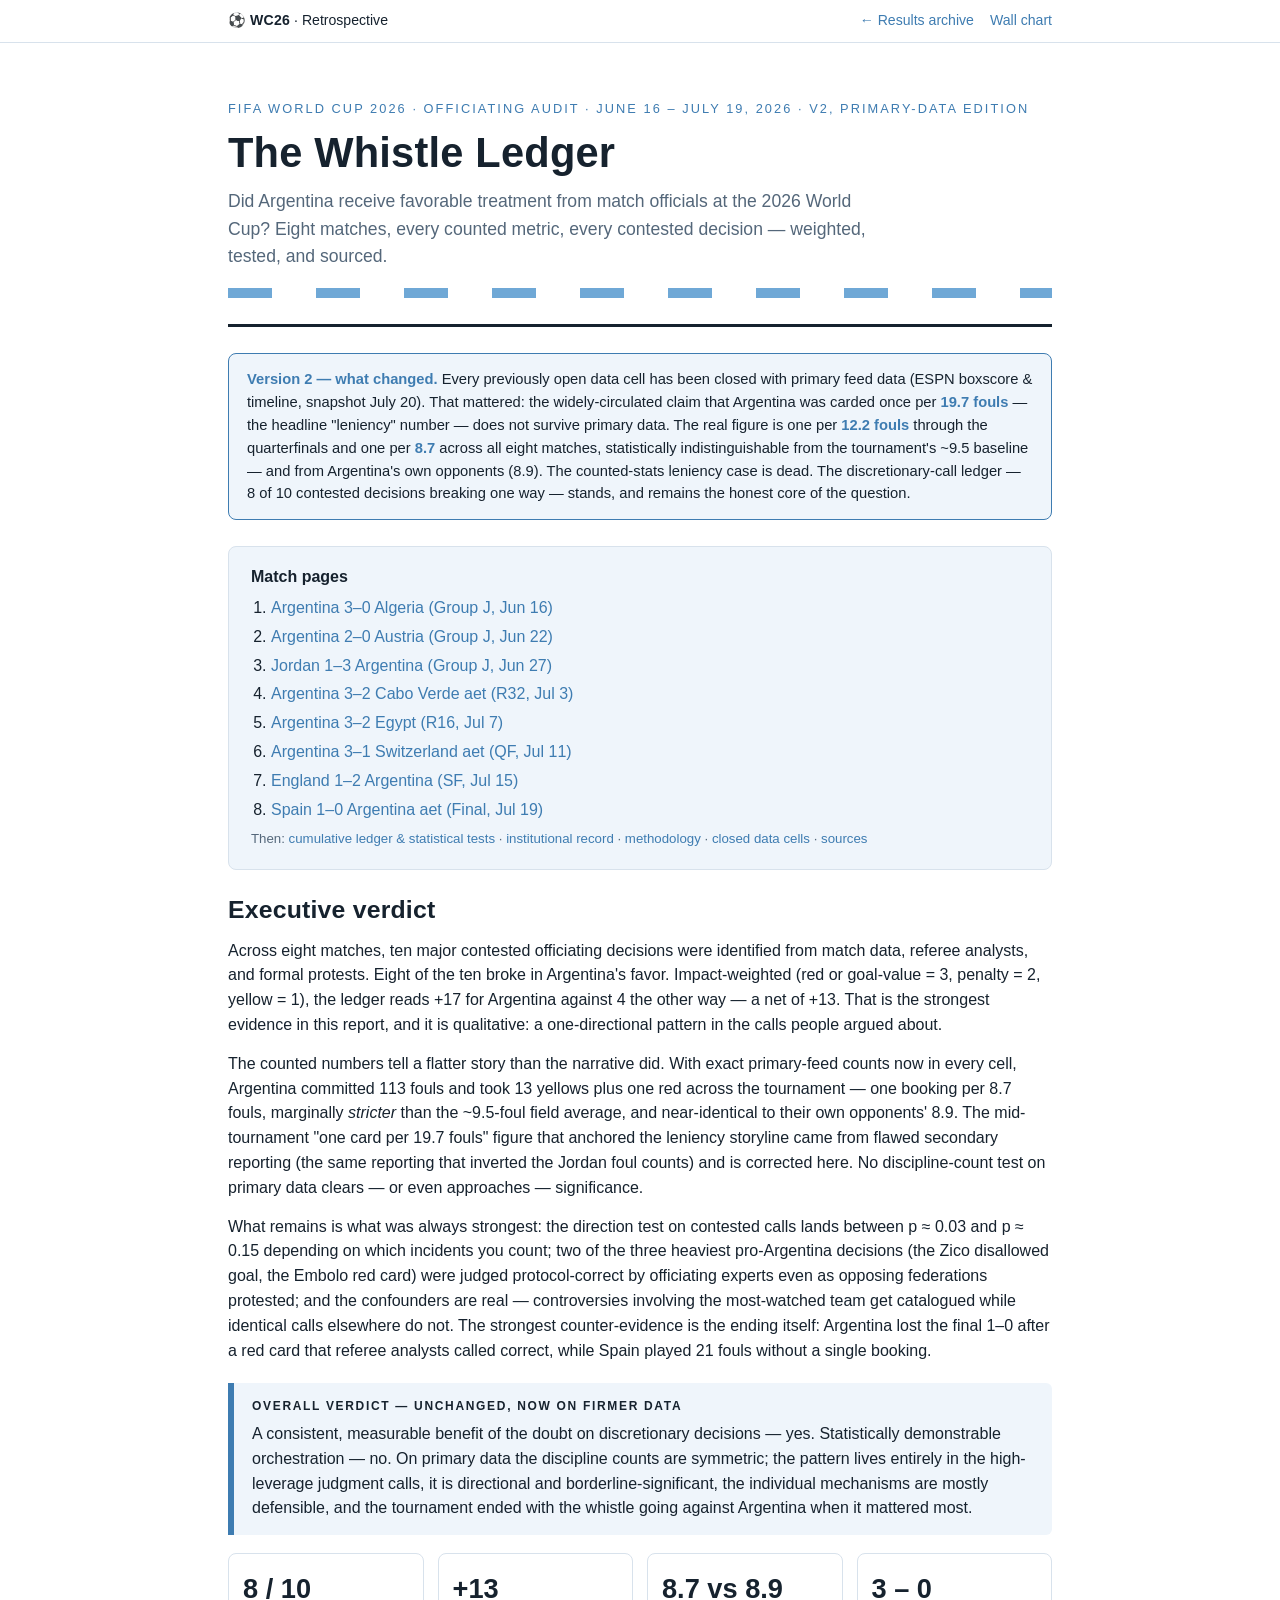
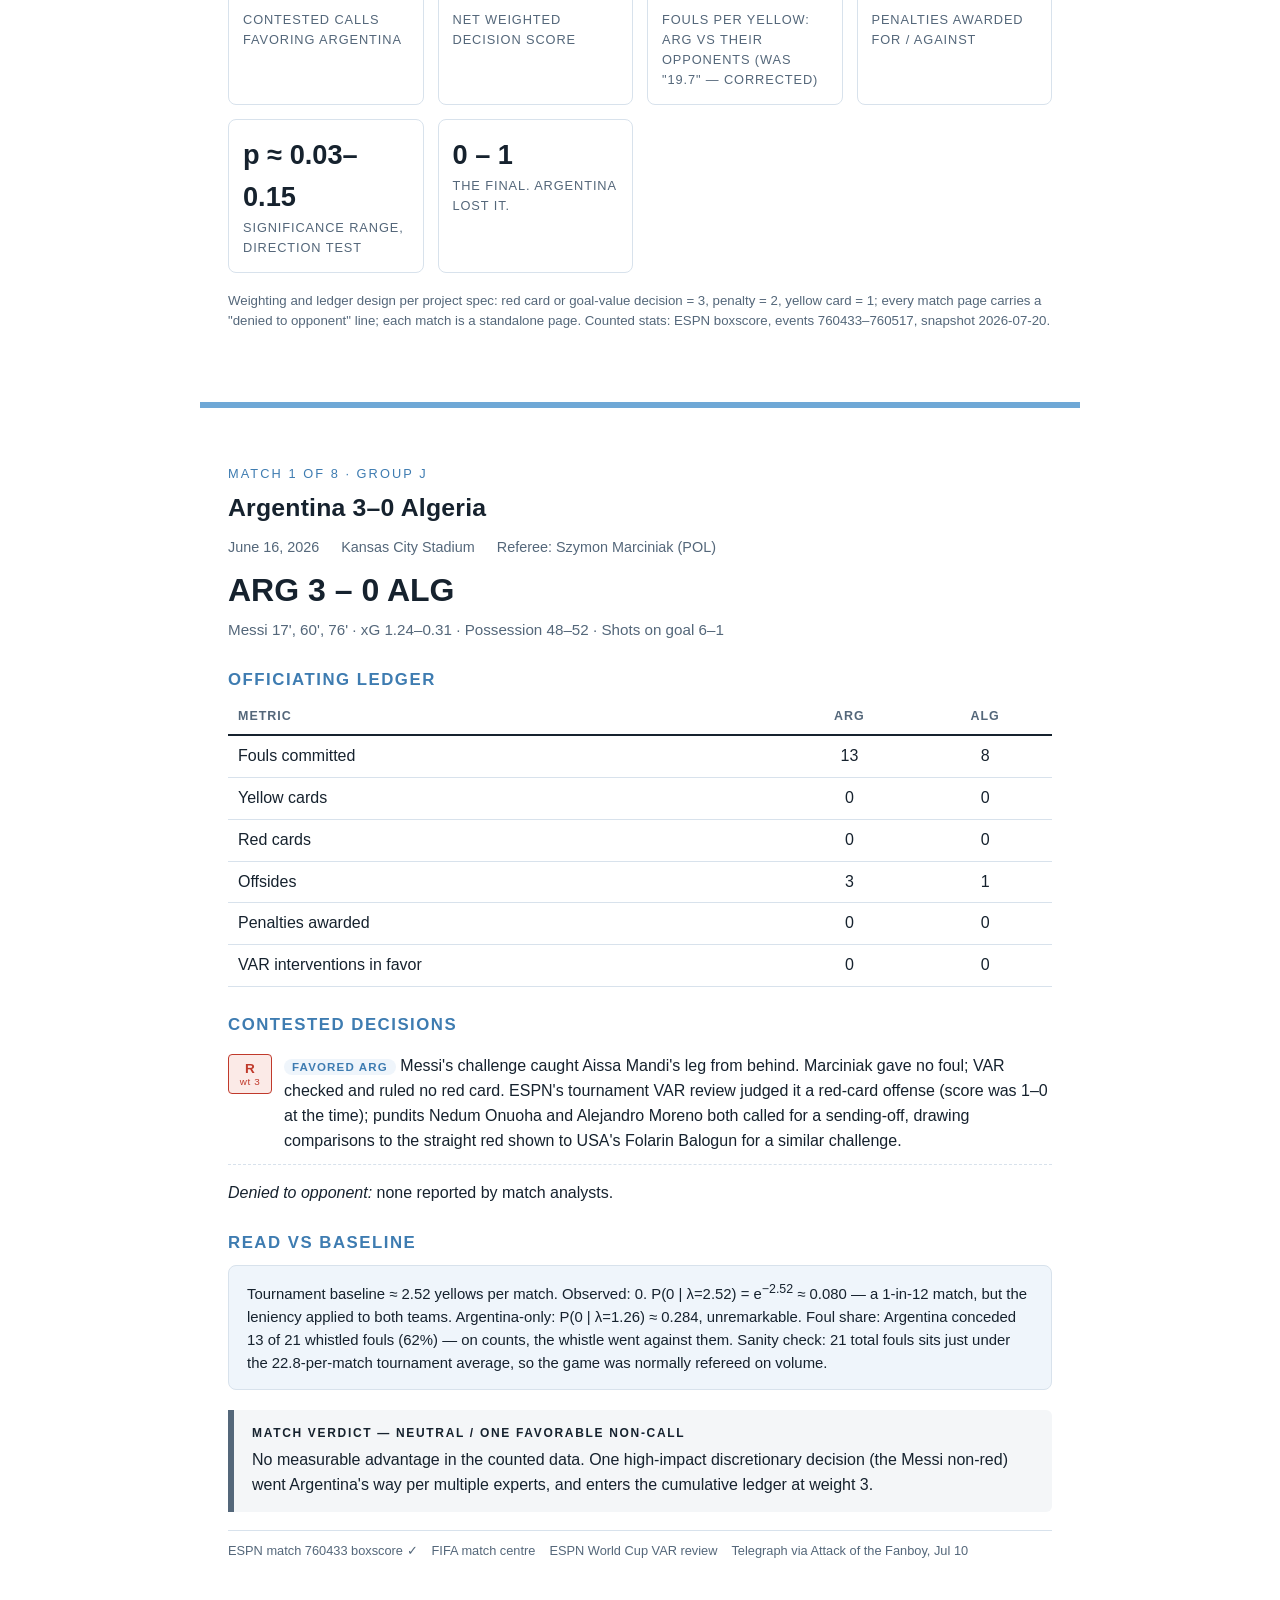
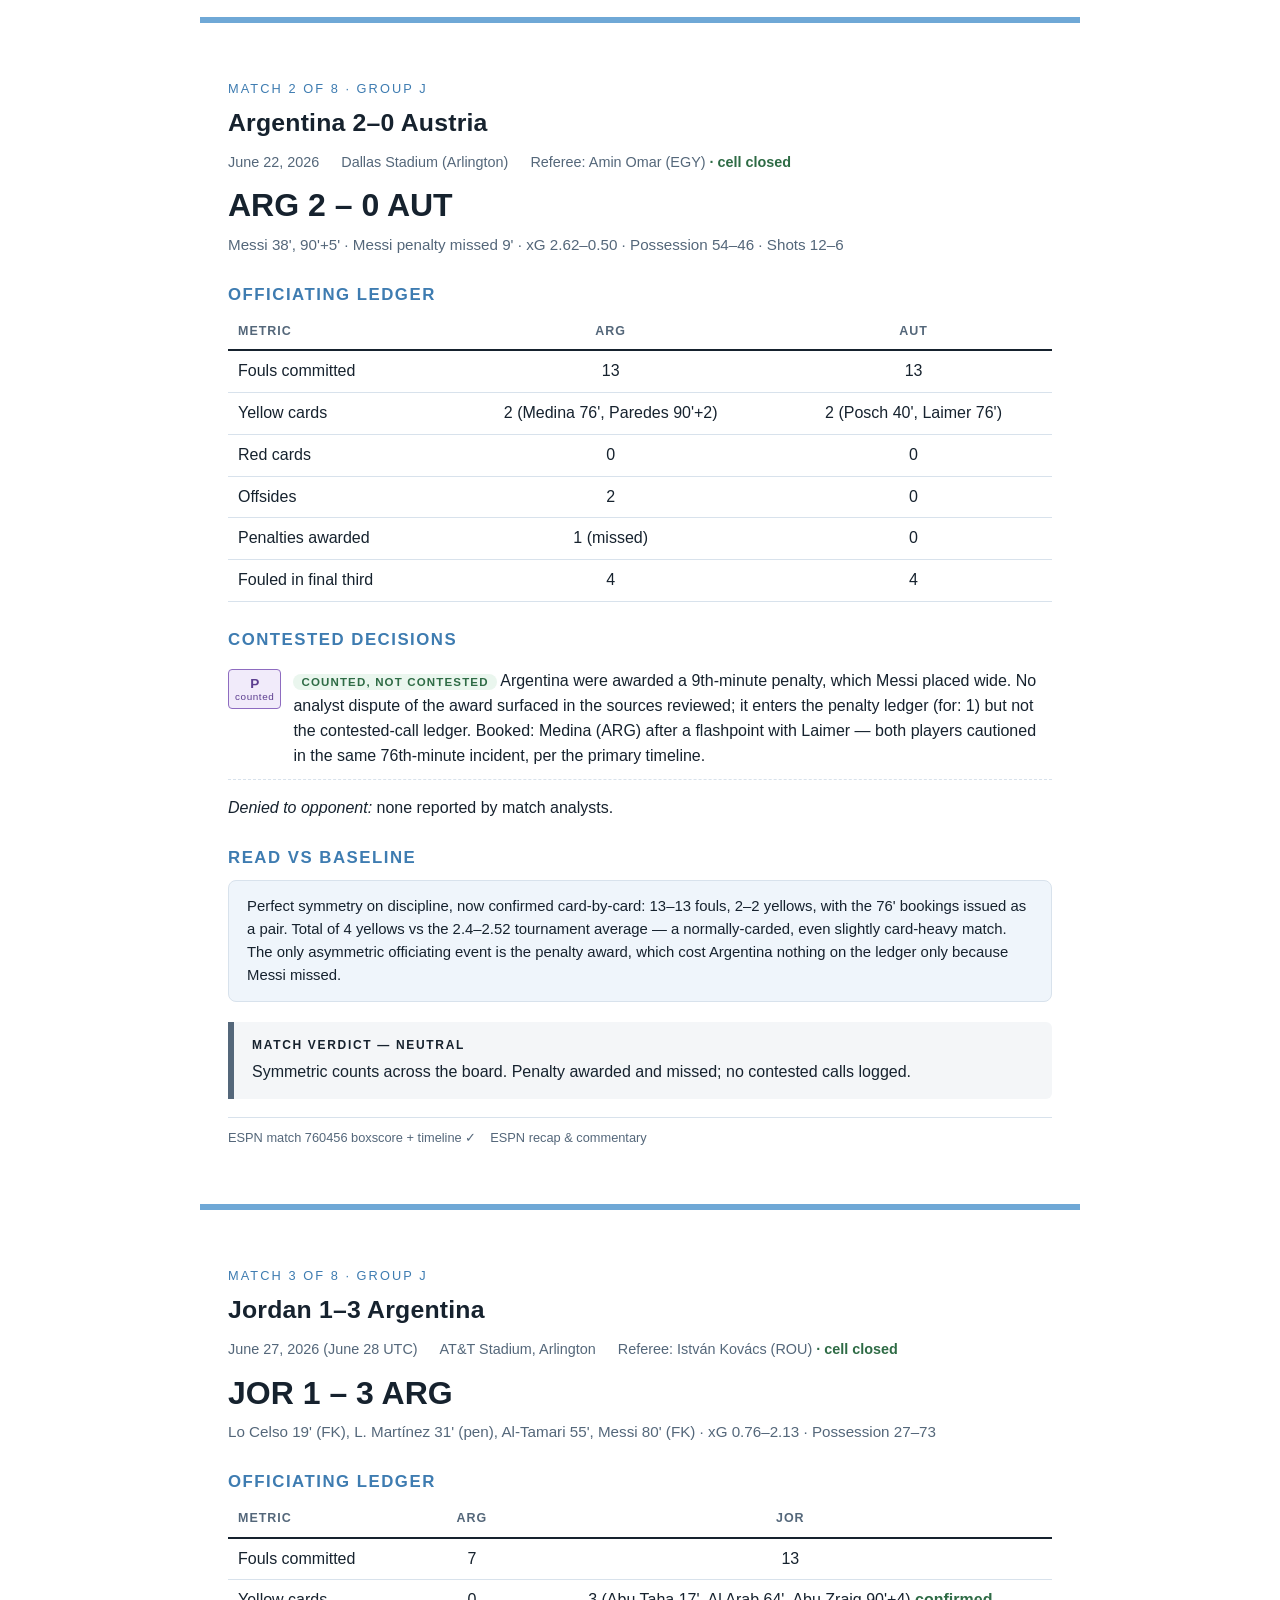
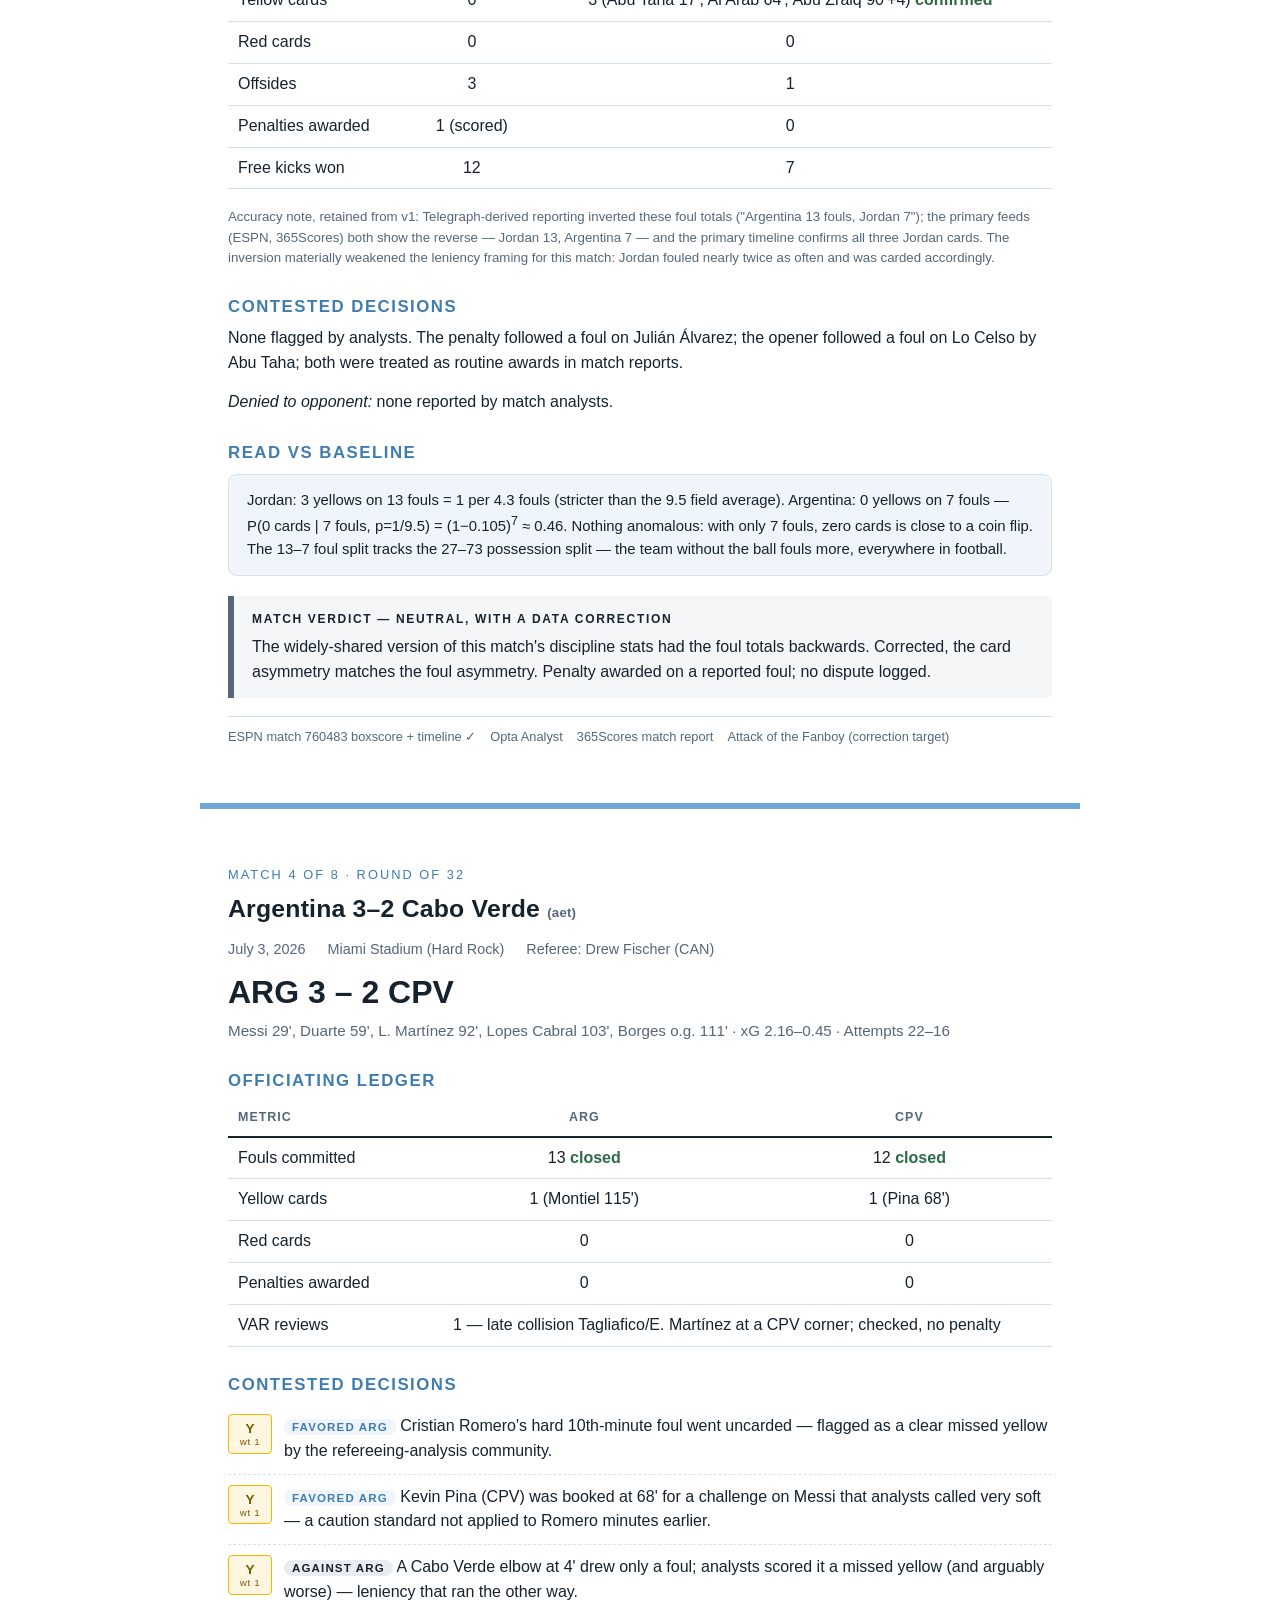
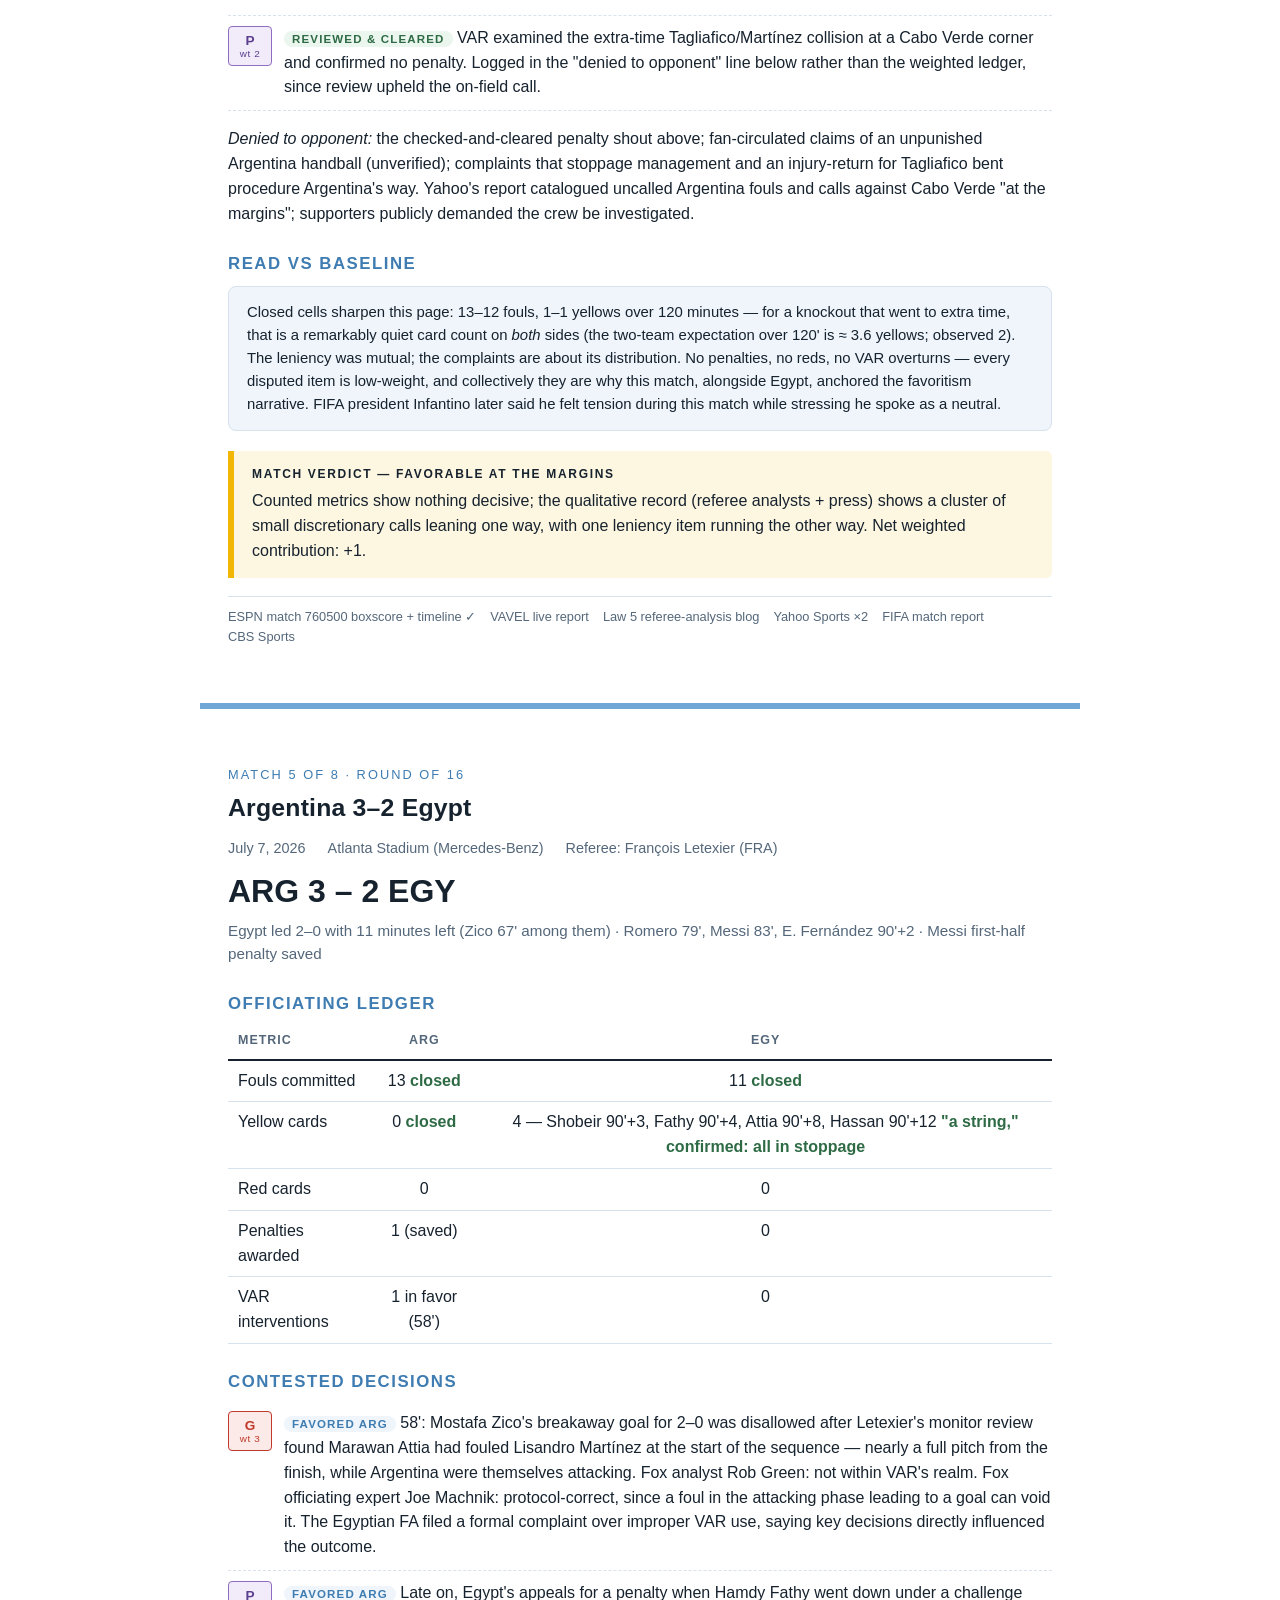
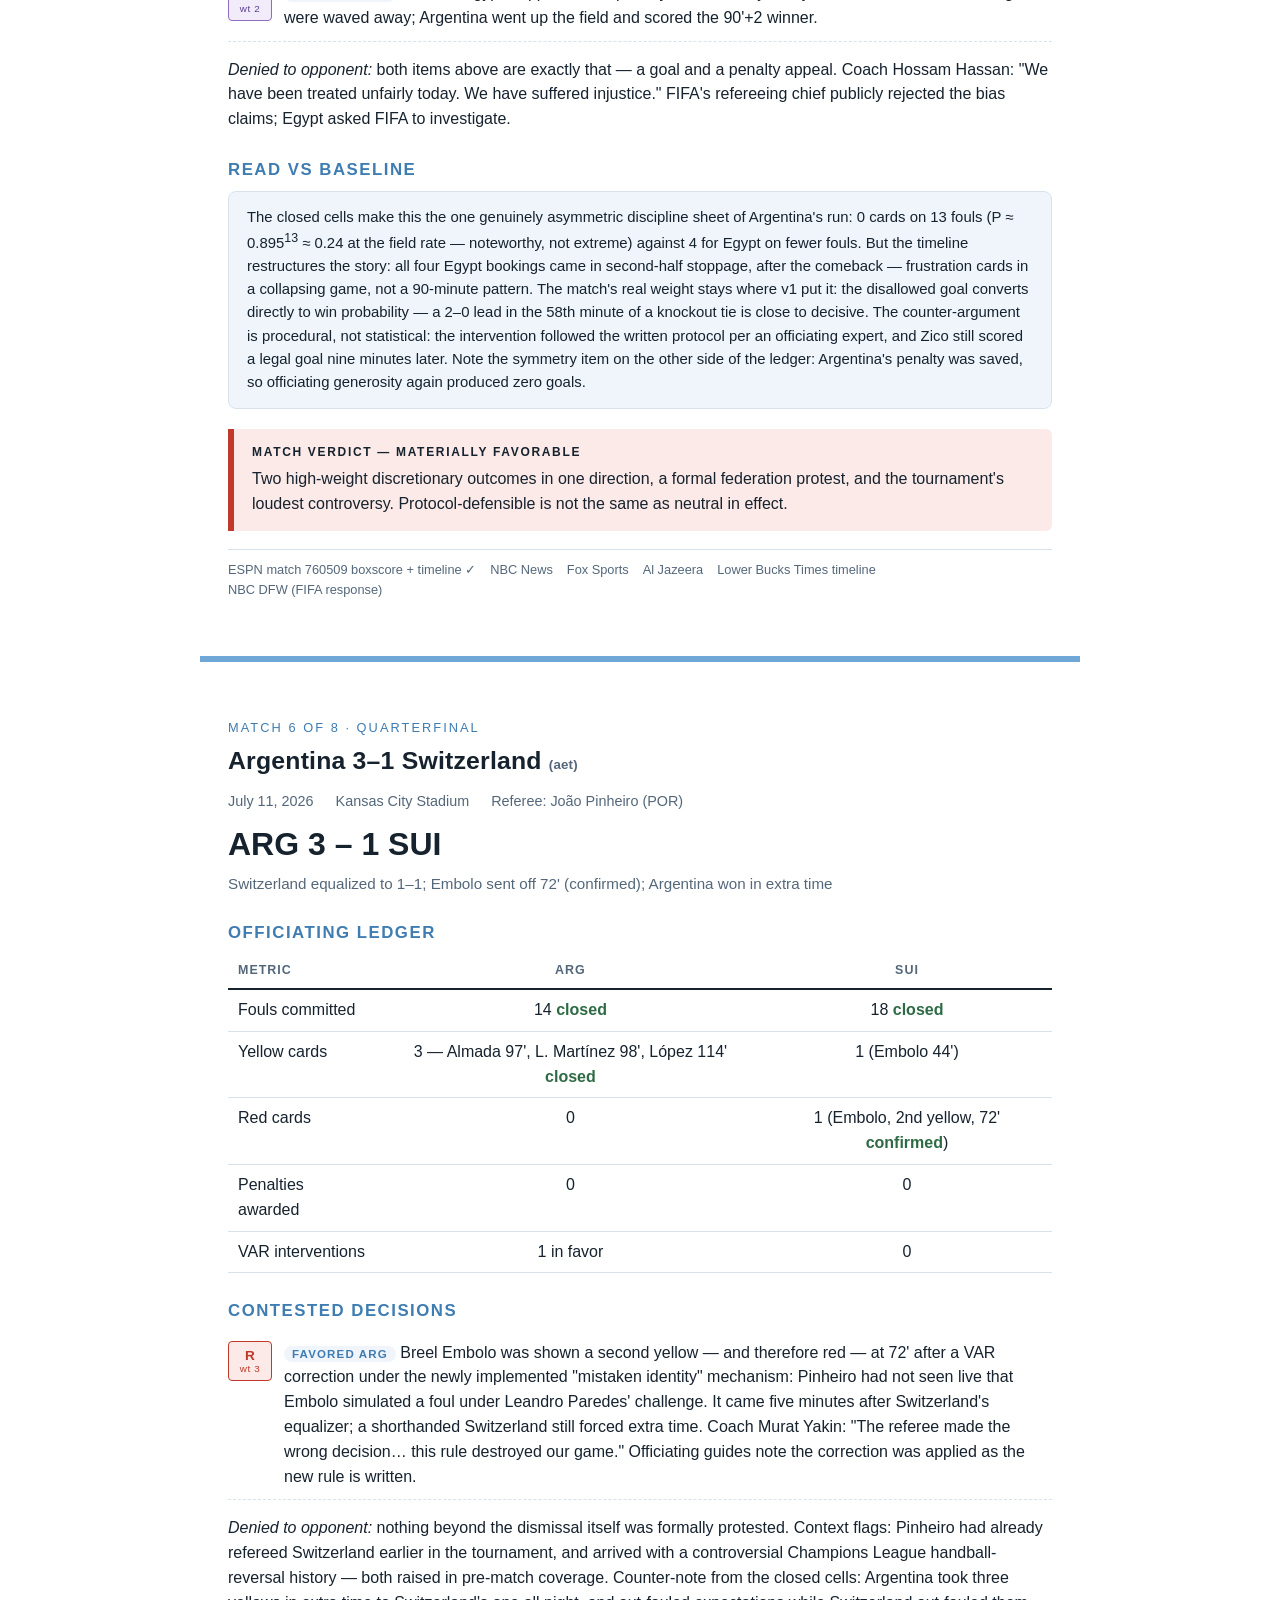
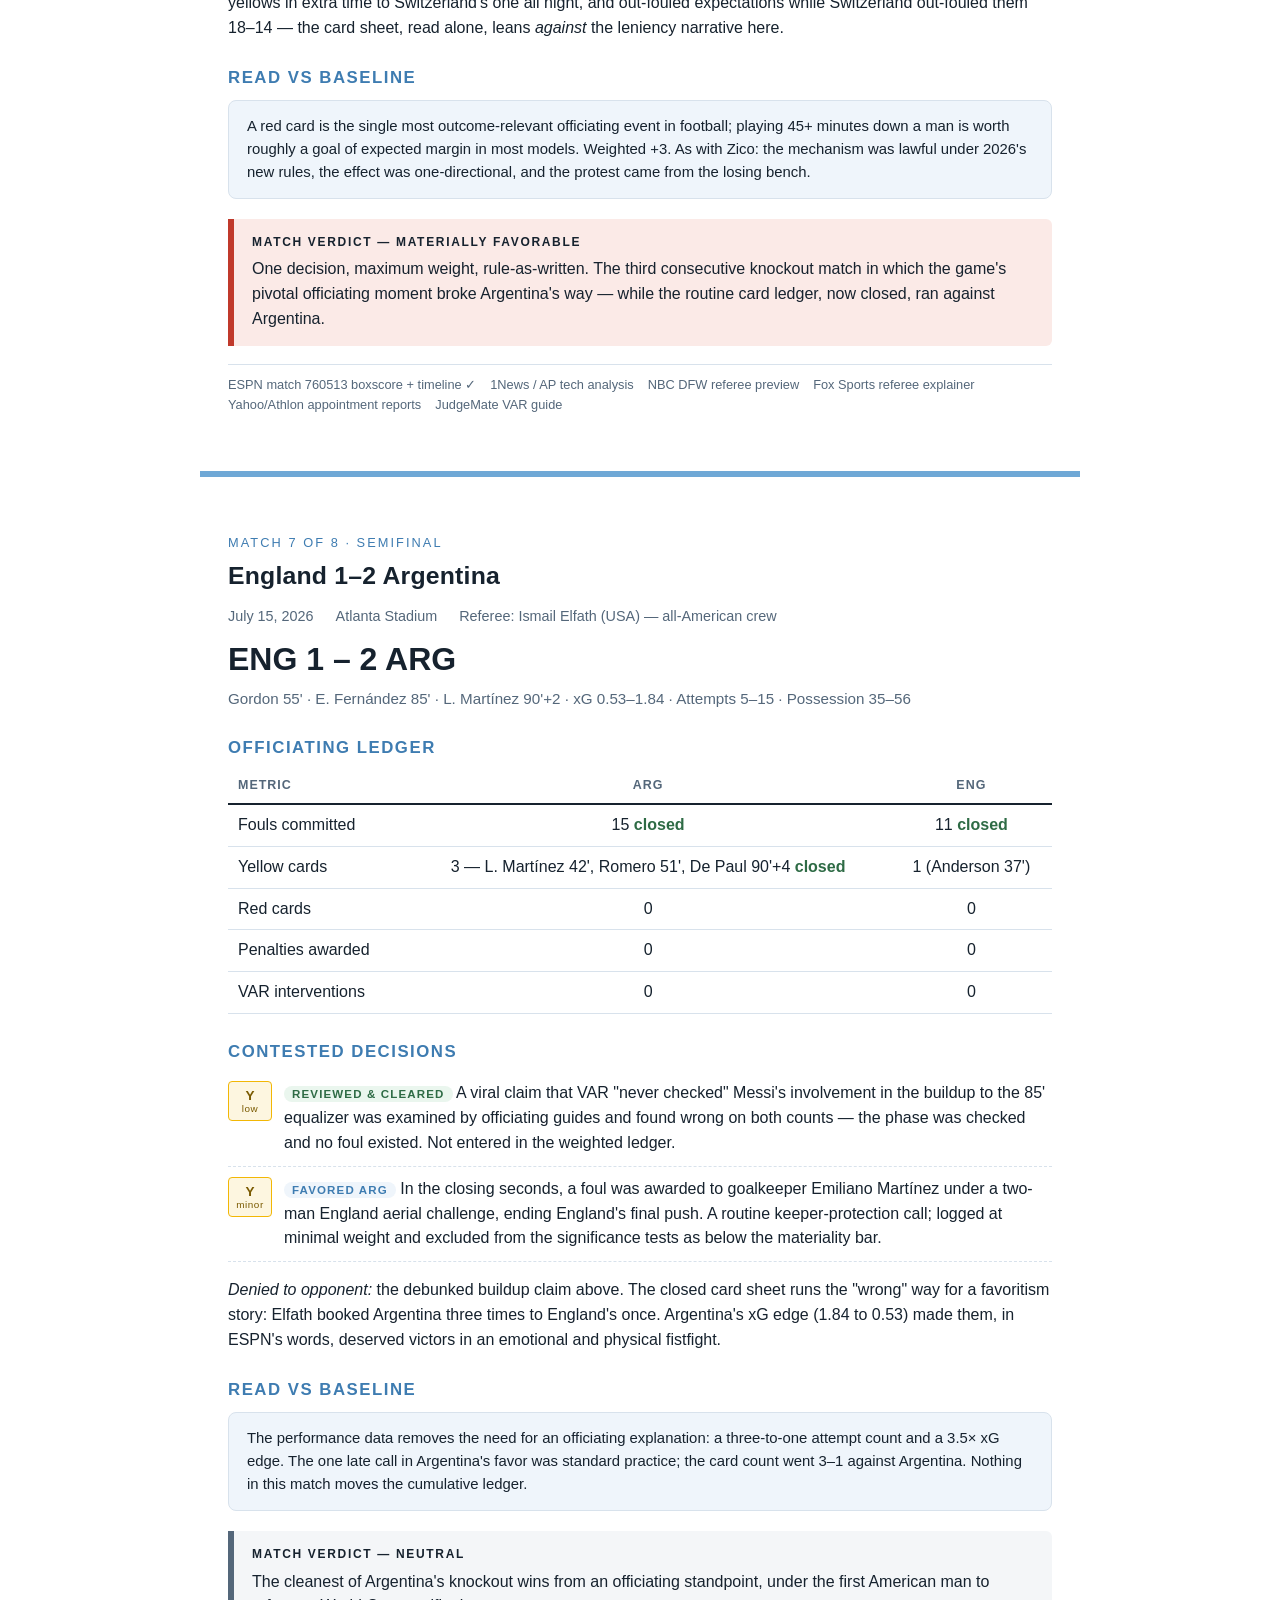
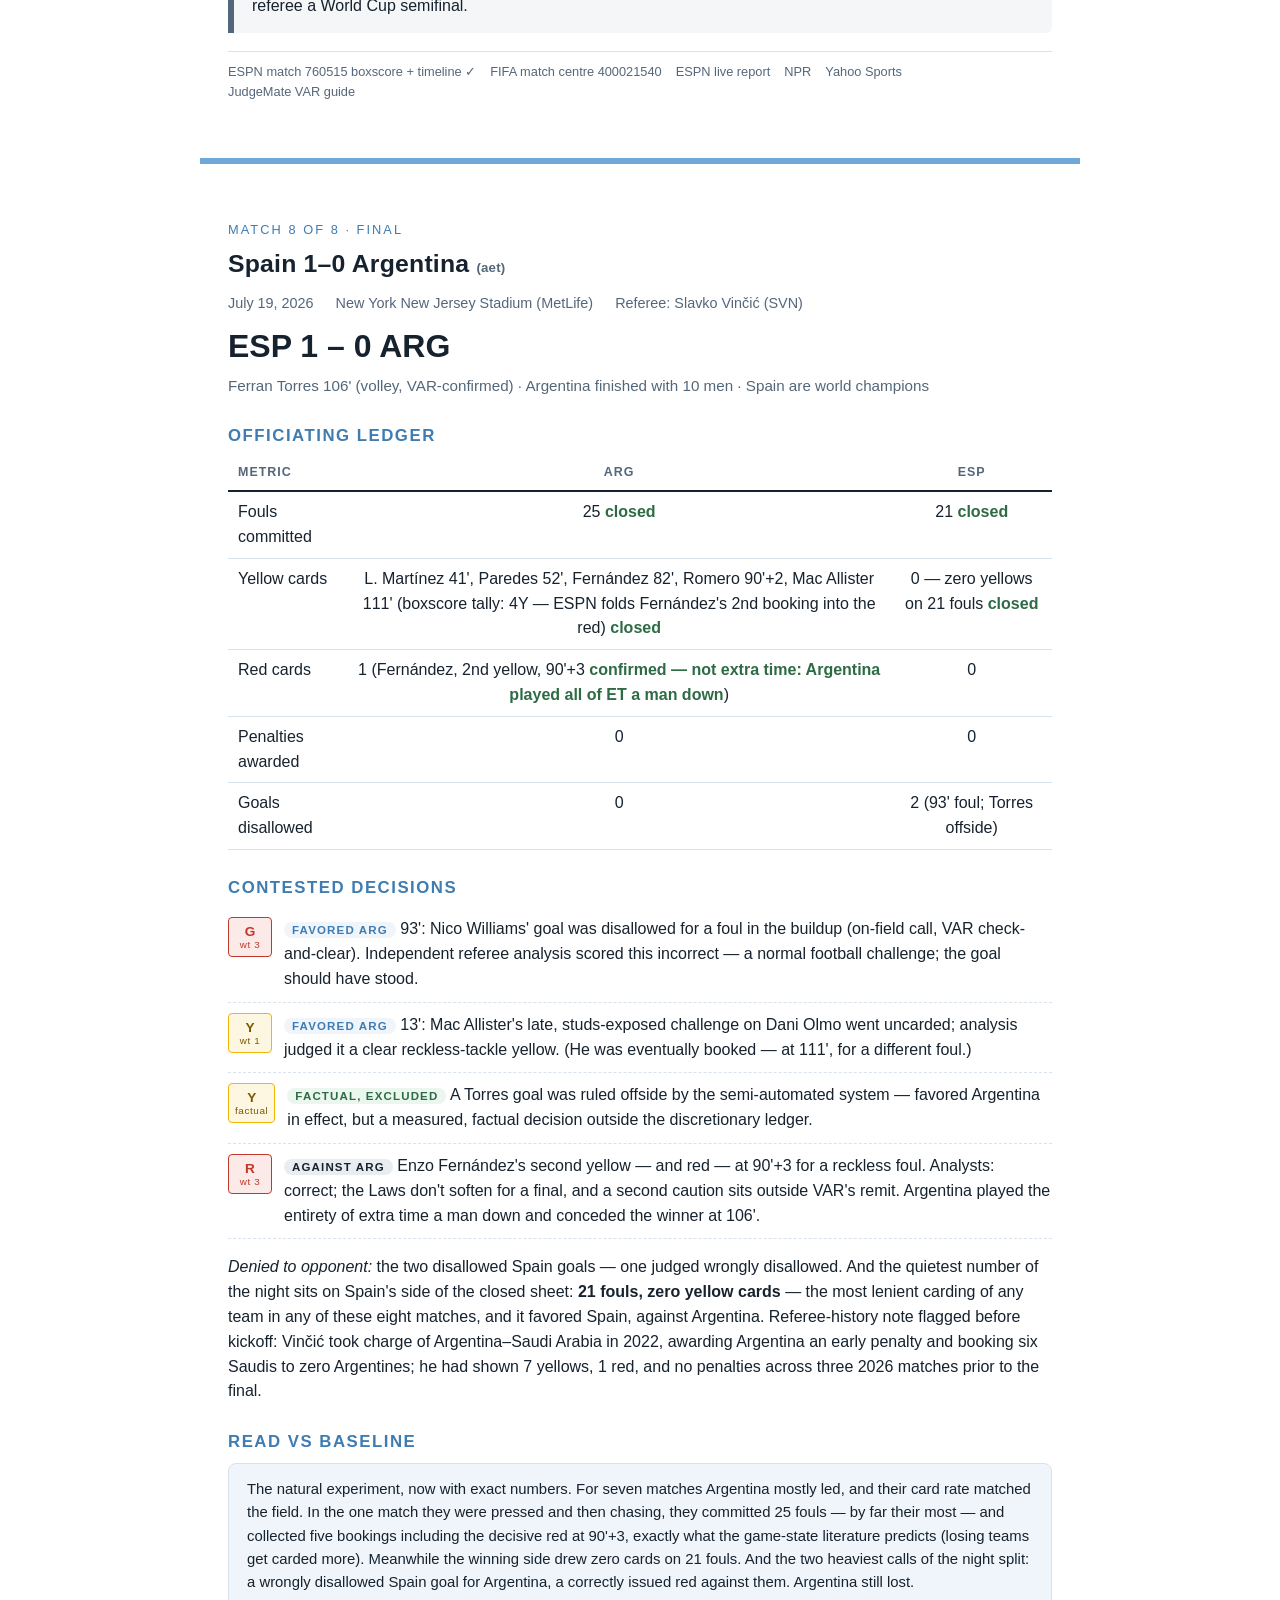
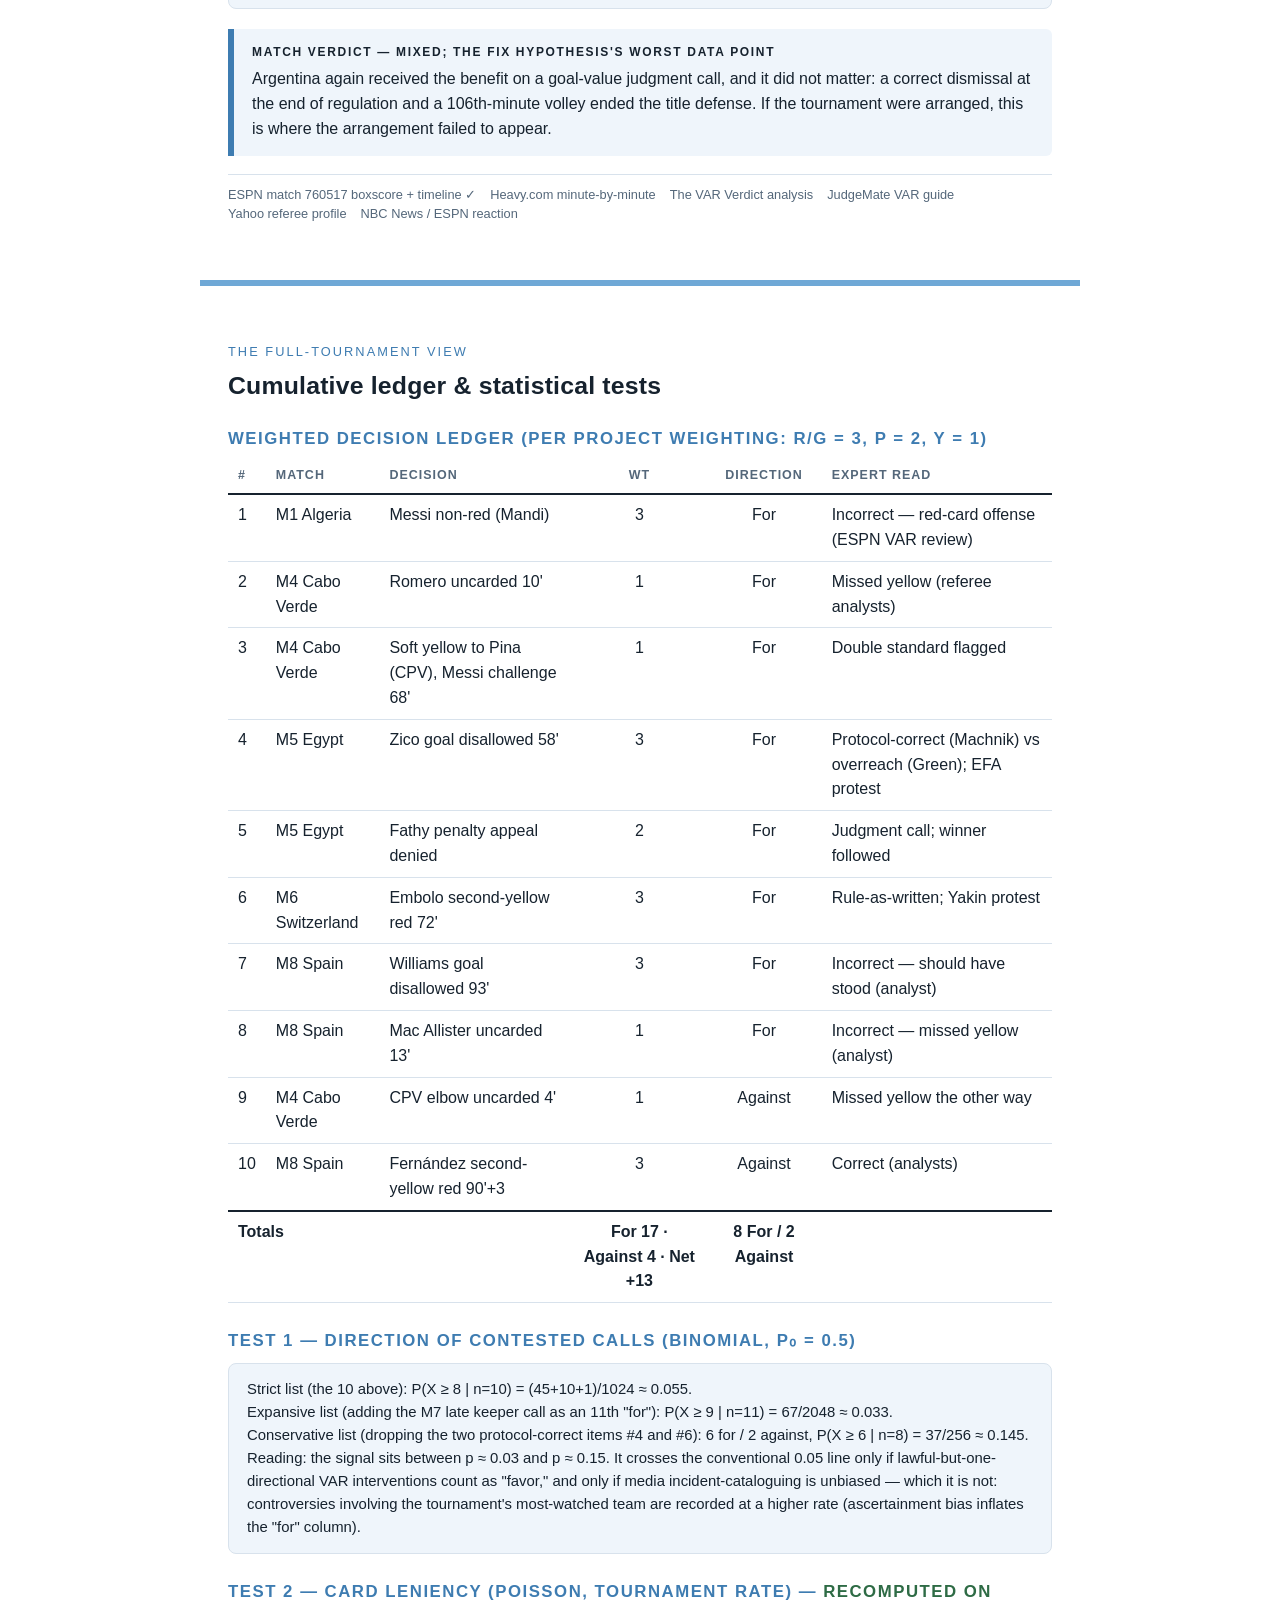
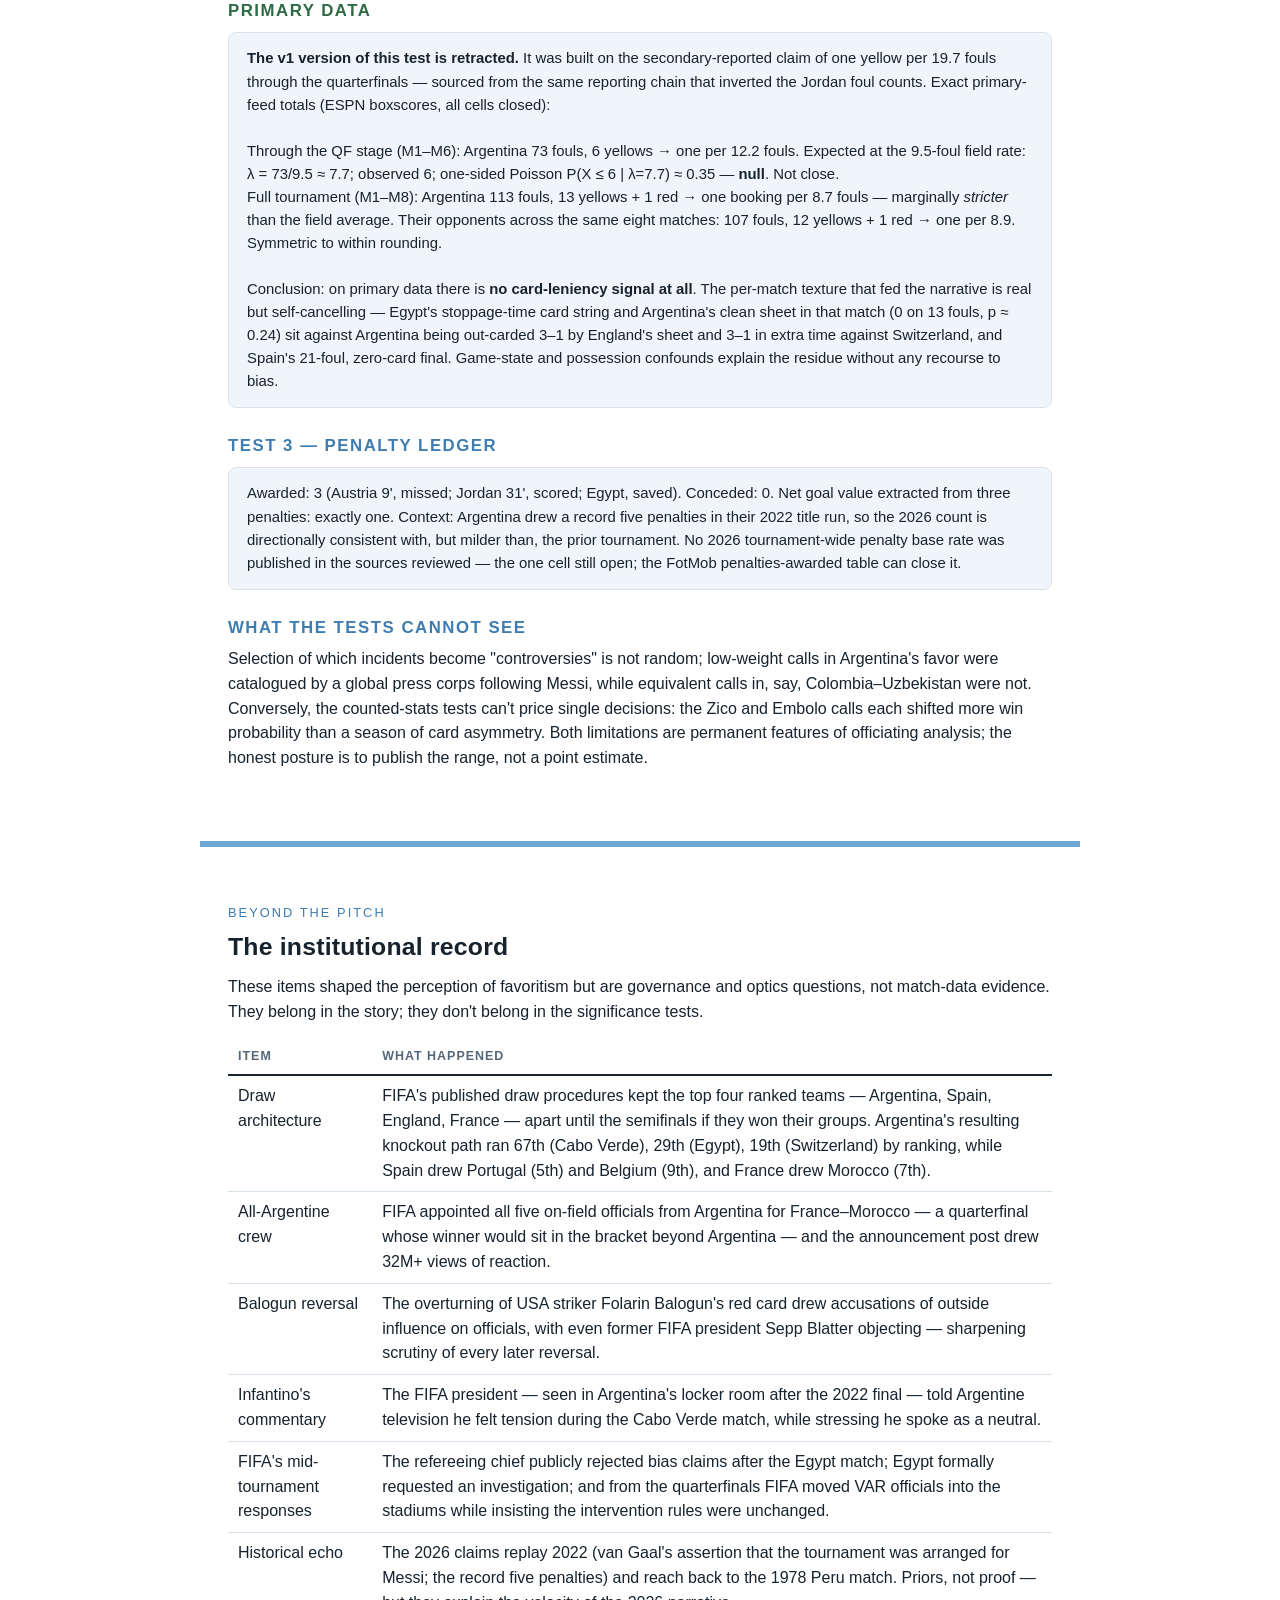
==== argentina.html @ b421dd69 "commit Arg data" ====
<!DOCTYPE html>
<html lang="en">
<head>
<meta charset="UTF-8">
<meta name="viewport" content="width=device-width, initial-scale=1.0">
<title>The Whistle Ledger — Argentina at the 2026 World Cup</title>
<meta name="description" content="Did Argentina receive favorable officiating at the 2026 World Cup? All eight matches, every contested decision — weighted, tested against primary match data, and sourced. An independent fan analysis.">
<link rel="canonical" href="https://jagnoor.github.io/WorldCup2026Charts/argentina.html">
<link rel="icon" type="image/x-icon" href="favicon.ico">
<link rel="icon" type="image/png" sizes="32x32" href="favicon-32x32.png">
<link rel="apple-touch-icon" sizes="180x180" href="apple-touch-icon.png">
<meta property="og:type" content="article">
<meta property="og:title" content="The Whistle Ledger — Argentina at the 2026 World Cup">
<meta property="og:description" content="Eight matches, every contested call — weighted, tested against primary data, and sourced. The officiating question, answered honestly.">
<meta property="og:url" content="https://jagnoor.github.io/WorldCup2026Charts/argentina.html">
<style>
/* Clarika Geometric is a licensed face. If you own the files, drop them beside this
   document and uncomment the @font-face blocks. Fallbacks are geometric sans. */
:root{
  --ink:#16222E; --slate:#54677A; --paper:#FFFFFF; --wash:#EFF5FB;
  --sky:#6FA8D6; --sky-deep:#3E7CB1;
  --card-y:#F2B705; --card-y-wash:#FDF6E0;
  --card-r:#C0392B; --card-r-wash:#FBEAE7;
  --pen:#8E6CC0; --pen-wash:#F1EBFA;
  --line:#D8E2EC;
}
*{box-sizing:border-box; margin:0; padding:0;}
html{scroll-behavior:smooth;}
body{
  font-family:"Clarika Geometric","Century Gothic","Avenir Next",Futura,"Trebuchet MS",sans-serif;
  color:var(--ink); background:var(--paper); line-height:1.55; font-size:16px;
}
.page{max-width:880px; margin:0 auto; padding:56px 28px;}
.match-page{border-top:6px solid var(--sky); page-break-before:always;}
@media print{ .match-page{border-top:none;} .toc,.sitenav{display:none;} }

h1,h2,h3{line-height:1.15; letter-spacing:.2px;}
h1{font-size:2.6rem; font-weight:700;}
h2{font-size:1.55rem; font-weight:700; margin:0 0 14px;}
h3{font-size:1.05rem; font-weight:700; text-transform:uppercase; letter-spacing:.09em; color:var(--sky-deep); margin:28px 0 10px;}
p{margin:0 0 14px;}
small, .fine{font-size:.83rem; color:var(--slate);}
a{color:var(--sky-deep); text-decoration:none;}
a:hover{text-decoration:underline;}
a:focus-visible{outline:2px solid var(--sky-deep); outline-offset:2px;}

/* slim site nav back to the retrospective */
.sitenav{position:sticky; top:0; z-index:10; background:var(--paper); border-bottom:1px solid var(--line);}
.sitenav .in{max-width:880px; margin:0 auto; padding:10px 28px; display:flex; align-items:center; gap:16px; font-size:.88rem;}
.sitenav b{letter-spacing:.02em;}
.sitenav .sp{flex:1;}

.eyebrow{font-size:.8rem; text-transform:uppercase; letter-spacing:.16em; color:var(--sky-deep); margin-bottom:10px;}
.masthead{border-bottom:3px solid var(--ink); padding-bottom:26px; margin-bottom:26px;}
.masthead .sub{font-size:1.1rem; color:var(--slate); max-width:640px; margin-top:12px;}
.stripe{height:10px; background:repeating-linear-gradient(90deg,var(--sky) 0 44px,var(--paper) 44px 88px); margin:18px 0 0;}

.toc{background:var(--wash); border:1px solid var(--line); border-radius:8px; padding:18px 22px; margin:26px 0;}
.toc ol{margin:6px 0 0 20px;}
.toc li{margin:4px 0;}

.notice{border:1.5px solid var(--sky-deep); background:var(--wash); border-radius:8px; padding:14px 18px; margin:18px 0; font-size:.92rem;}
.notice b{color:var(--sky-deep);}

table{width:100%; border-collapse:collapse; margin:10px 0 18px; font-variant-numeric:tabular-nums;}
th,td{padding:8px 10px; border-bottom:1px solid var(--line); text-align:left; vertical-align:top;}
th{font-size:.78rem; text-transform:uppercase; letter-spacing:.08em; color:var(--slate); border-bottom:2px solid var(--ink);}
td.num, th.num{text-align:center;}
tr.total td{border-top:2px solid var(--ink); font-weight:700;}
.open{color:var(--slate); font-style:italic;}
.closed{color:#2E6B45; font-weight:700;}

.fixture{display:flex; flex-wrap:wrap; gap:8px 22px; font-size:.9rem; color:var(--slate); margin:8px 0 4px;}
.scoreline{font-size:2rem; font-weight:700; margin:8px 0 2px;}
.scorers{color:var(--slate); font-size:.95rem; margin-bottom:14px;}

/* Signature device: the decision ledger. Each contested call is a referee-card chip. */
.ledger{list-style:none; margin:6px 0 16px;}
.ledger li{display:flex; align-items:flex-start; gap:12px; padding:10px 0; border-bottom:1px dashed var(--line);}
.chip{flex:0 0 auto; min-width:44px; text-align:center; font-weight:700; font-size:.85rem;
  border-radius:4px; padding:7px 6px 5px; border:1.5px solid; line-height:1.1;}
.chip small{display:block; font-size:.62rem; font-weight:500; letter-spacing:.06em; color:inherit;}
.chip.y{background:var(--card-y-wash); border-color:var(--card-y); color:#7A5A00;}
.chip.r{background:var(--card-r-wash); border-color:var(--card-r); color:var(--card-r);}
.chip.p{background:var(--pen-wash); border-color:var(--pen); color:#5C3E8F;}
.dir{font-size:.72rem; text-transform:uppercase; letter-spacing:.1em; font-weight:700; padding:2px 8px; border-radius:10px;}
.dir.for{background:var(--wash); color:var(--sky-deep);}
.dir.against{background:#E9EDF1; color:var(--ink);}
.dir.cleared{background:#EAF6EE; color:#2E6B45;}

.verdict{border-left:6px solid; padding:14px 18px; border-radius:0 6px 6px 0; margin:20px 0 6px;}
.verdict .tag{font-size:.75rem; text-transform:uppercase; letter-spacing:.14em; font-weight:700; display:block; margin-bottom:6px;}
.verdict.neutral{border-color:var(--slate); background:#F4F6F8;}
.verdict.margins{border-color:var(--card-y); background:var(--card-y-wash);}
.verdict.material{border-color:var(--card-r); background:var(--card-r-wash);}
.verdict.mixed{border-color:var(--sky-deep); background:var(--wash);}

.math{background:var(--wash); border:1px solid var(--line); border-radius:8px; padding:14px 18px; margin:12px 0; font-size:.93rem;}
.math code{font-family:inherit; font-variant-numeric:tabular-nums; background:none;}

.srcs{margin-top:18px; padding-top:10px; border-top:1px solid var(--line); font-size:.8rem; color:var(--slate);}
.srcs span{display:inline-block; margin-right:14px;}

.scoreboard{display:grid; grid-template-columns:repeat(auto-fit,minmax(180px,1fr)); gap:14px; margin:18px 0;}
.stat{border:1px solid var(--line); border-radius:8px; padding:14px;}
.stat .v{font-size:1.7rem; font-weight:700; font-variant-numeric:tabular-nums;}
.stat .l{font-size:.8rem; color:var(--slate); text-transform:uppercase; letter-spacing:.07em;}

footer{border-top:3px solid var(--ink); margin-top:40px; padding:22px 28px 48px; max-width:880px; margin-left:auto; margin-right:auto;}
@media (prefers-reduced-motion: reduce){ html{scroll-behavior:auto;} }
@media (max-width:560px){ h1{font-size:1.9rem;} .scoreline{font-size:1.5rem;} .page{padding:40px 18px;} }
</style>
</head>
<body>

<nav class="sitenav" aria-label="Site">
  <div class="in">
    <span>⚽ <b>WC26</b> · Retrospective</span>
    <span class="sp"></span>
    <a href="./">← Results archive</a>
    <a href="chart.html">Wall chart</a>
  </div>
</nav>

<!-- ============================ COVER / EXECUTIVE ============================ -->
<section class="page">
  <div class="masthead">
    <div class="eyebrow">FIFA World Cup 2026 · Officiating Audit · June 16 – July 19, 2026 · v2, primary-data edition</div>
    <h1>The Whistle Ledger</h1>
    <p class="sub">Did Argentina receive favorable treatment from match officials at the 2026 World Cup? Eight matches, every counted metric, every contested decision — weighted, tested, and sourced.</p>
    <div class="stripe" aria-hidden="true"></div>
  </div>

  <div class="notice">
    <b>Version 2 — what changed.</b> Every previously open data cell has been closed with primary
    feed data (ESPN boxscore &amp; timeline, snapshot July 20). That mattered: the widely-circulated
    claim that Argentina was carded once per <b>19.7 fouls</b> — the headline "leniency" number —
    does not survive primary data. The real figure is one per <b>12.2 fouls</b> through the
    quarterfinals and one per <b>8.7</b> across all eight matches, statistically indistinguishable
    from the tournament's ~9.5 baseline — and from Argentina's own opponents (8.9). The
    counted-stats leniency case is dead. The discretionary-call ledger — 8 of 10 contested
    decisions breaking one way — stands, and remains the honest core of the question.
  </div>

  <div class="toc">
    <strong>Match pages</strong>
    <ol>
      <li><a href="#m1">Argentina 3–0 Algeria (Group J, Jun 16)</a></li>
      <li><a href="#m2">Argentina 2–0 Austria (Group J, Jun 22)</a></li>
      <li><a href="#m3">Jordan 1–3 Argentina (Group J, Jun 27)</a></li>
      <li><a href="#m4">Argentina 3–2 Cabo Verde aet (R32, Jul 3)</a></li>
      <li><a href="#m5">Argentina 3–2 Egypt (R16, Jul 7)</a></li>
      <li><a href="#m6">Argentina 3–1 Switzerland aet (QF, Jul 11)</a></li>
      <li><a href="#m7">England 1–2 Argentina (SF, Jul 15)</a></li>
      <li><a href="#m8">Spain 1–0 Argentina aet (Final, Jul 19)</a></li>
    </ol>
    <small>Then: <a href="#cumulative">cumulative ledger &amp; statistical tests</a> · <a href="#institutional">institutional record</a> · <a href="#method">methodology</a> · <a href="#changelog">closed data cells</a> · <a href="#sources">sources</a></small>
  </div>

  <h2>Executive verdict</h2>
  <p>Across eight matches, ten major contested officiating decisions were identified from match data, referee analysts, and formal protests. Eight of the ten broke in Argentina's favor. Impact-weighted (red or goal-value = 3, penalty = 2, yellow = 1), the ledger reads +17 for Argentina against 4 the other way — a net of +13. That is the strongest evidence in this report, and it is qualitative: a one-directional pattern in the calls people argued about.</p>
  <p>The counted numbers tell a flatter story than the narrative did. With exact primary-feed counts now in every cell, Argentina committed 113 fouls and took 13 yellows plus one red across the tournament — one booking per 8.7 fouls, marginally <em>stricter</em> than the ~9.5-foul field average, and near-identical to their own opponents' 8.9. The mid-tournament "one card per 19.7 fouls" figure that anchored the leniency storyline came from flawed secondary reporting (the same reporting that inverted the Jordan foul counts) and is corrected here. No discipline-count test on primary data clears — or even approaches — significance.</p>
  <p>What remains is what was always strongest: the direction test on contested calls lands between p ≈ 0.03 and p ≈ 0.15 depending on which incidents you count; two of the three heaviest pro-Argentina decisions (the Zico disallowed goal, the Embolo red card) were judged protocol-correct by officiating experts even as opposing federations protested; and the confounders are real — controversies involving the most-watched team get catalogued while identical calls elsewhere do not. The strongest counter-evidence is the ending itself: Argentina lost the final 1–0 after a red card that referee analysts called correct, while Spain played 21 fouls without a single booking.</p>

  <div class="verdict mixed">
    <span class="tag">Overall verdict — unchanged, now on firmer data</span>
    A consistent, measurable benefit of the doubt on discretionary decisions — yes. Statistically demonstrable orchestration — no. On primary data the discipline counts are symmetric; the pattern lives entirely in the high-leverage judgment calls, it is directional and borderline-significant, the individual mechanisms are mostly defensible, and the tournament ended with the whistle going against Argentina when it mattered most.
  </div>

  <div class="scoreboard">
    <div class="stat"><div class="v">8 / 10</div><div class="l">Contested calls favoring Argentina</div></div>
    <div class="stat"><div class="v">+13</div><div class="l">Net weighted decision score</div></div>
    <div class="stat"><div class="v">8.7 vs 8.9</div><div class="l">Fouls per yellow: ARG vs their opponents (was "19.7" — corrected)</div></div>
    <div class="stat"><div class="v">3 – 0</div><div class="l">Penalties awarded for / against</div></div>
    <div class="stat"><div class="v">p ≈ 0.03–0.15</div><div class="l">Significance range, direction test</div></div>
    <div class="stat"><div class="v">0 – 1</div><div class="l">The final. Argentina lost it.</div></div>
  </div>
  <p class="fine">Weighting and ledger design per project spec: red card or goal-value decision = 3, penalty = 2, yellow card = 1; every match page carries a "denied to opponent" line; each match is a standalone page. Counted stats: ESPN boxscore, events 760433–760517, snapshot 2026-07-20.</p>
</section>

<!-- ============================ MATCH 1 ============================ -->
<section class="page match-page" id="m1">
  <div class="eyebrow">Match 1 of 8 · Group J</div>
  <h2>Argentina 3–0 Algeria</h2>
  <div class="fixture"><span>June 16, 2026</span><span>Kansas City Stadium</span><span>Referee: Szymon Marciniak (POL)</span></div>
  <div class="scoreline">ARG 3 – 0 ALG</div>
  <div class="scorers">Messi 17', 60', 76' · xG 1.24–0.31 · Possession 48–52 · Shots on goal 6–1</div>

  <h3>Officiating ledger</h3>
  <table>
    <tr><th>Metric</th><th class="num">ARG</th><th class="num">ALG</th></tr>
    <tr><td>Fouls committed</td><td class="num">13</td><td class="num">8</td></tr>
    <tr><td>Yellow cards</td><td class="num">0</td><td class="num">0</td></tr>
    <tr><td>Red cards</td><td class="num">0</td><td class="num">0</td></tr>
    <tr><td>Offsides</td><td class="num">3</td><td class="num">1</td></tr>
    <tr><td>Penalties awarded</td><td class="num">0</td><td class="num">0</td></tr>
    <tr><td>VAR interventions in favor</td><td class="num">0</td><td class="num">0</td></tr>
  </table>

  <h3>Contested decisions</h3>
  <ul class="ledger">
    <li>
      <span class="chip r">R<small>wt 3</small></span>
      <div><span class="dir for">Favored ARG</span> Messi's challenge caught Aissa Mandi's leg from behind. Marciniak gave no foul; VAR checked and ruled no red card. ESPN's tournament VAR review judged it a red-card offense (score was 1–0 at the time); pundits Nedum Onuoha and Alejandro Moreno both called for a sending-off, drawing comparisons to the straight red shown to USA's Folarin Balogun for a similar challenge.</div>
    </li>
  </ul>
  <p><em>Denied to opponent:</em> none reported by match analysts.</p>

  <h3>Read vs baseline</h3>
  <div class="math">
    Tournament baseline ≈ 2.52 yellows per match. Observed: 0. <code>P(0 | λ=2.52) = e<sup>−2.52</sup> ≈ 0.080</code> — a 1-in-12 match, but the leniency applied to both teams. Argentina-only: <code>P(0 | λ=1.26) ≈ 0.284</code>, unremarkable. Foul share: Argentina conceded 13 of 21 whistled fouls (62%) — on counts, the whistle went against them. Sanity check: 21 total fouls sits just under the 22.8-per-match tournament average, so the game was normally refereed on volume.
  </div>

  <div class="verdict neutral"><span class="tag">Match verdict — Neutral / one favorable non-call</span>
  No measurable advantage in the counted data. One high-impact discretionary decision (the Messi non-red) went Argentina's way per multiple experts, and enters the cumulative ledger at weight 3.</div>
  <div class="srcs"><span>ESPN match 760433 boxscore ✓</span><span>FIFA match centre</span><span>ESPN World Cup VAR review</span><span>Telegraph via Attack of the Fanboy, Jul 10</span></div>
</section>

<!-- ============================ MATCH 2 ============================ -->
<section class="page match-page" id="m2">
  <div class="eyebrow">Match 2 of 8 · Group J</div>
  <h2>Argentina 2–0 Austria</h2>
  <div class="fixture"><span>June 22, 2026</span><span>Dallas Stadium (Arlington)</span><span>Referee: Amin Omar (EGY) <span class="closed">· cell closed</span></span></div>
  <div class="scoreline">ARG 2 – 0 AUT</div>
  <div class="scorers">Messi 38', 90'+5' · Messi penalty missed 9' · xG 2.62–0.50 · Possession 54–46 · Shots 12–6</div>

  <h3>Officiating ledger</h3>
  <table>
    <tr><th>Metric</th><th class="num">ARG</th><th class="num">AUT</th></tr>
    <tr><td>Fouls committed</td><td class="num">13</td><td class="num">13</td></tr>
    <tr><td>Yellow cards</td><td class="num">2 (Medina 76', Paredes 90'+2)</td><td class="num">2 (Posch 40', Laimer 76')</td></tr>
    <tr><td>Red cards</td><td class="num">0</td><td class="num">0</td></tr>
    <tr><td>Offsides</td><td class="num">2</td><td class="num">0</td></tr>
    <tr><td>Penalties awarded</td><td class="num">1 (missed)</td><td class="num">0</td></tr>
    <tr><td>Fouled in final third</td><td class="num">4</td><td class="num">4</td></tr>
  </table>

  <h3>Contested decisions</h3>
  <ul class="ledger">
    <li>
      <span class="chip p">P<small>counted</small></span>
      <div><span class="dir cleared">Counted, not contested</span> Argentina were awarded a 9th-minute penalty, which Messi placed wide. No analyst dispute of the award surfaced in the sources reviewed; it enters the penalty ledger (for: 1) but not the contested-call ledger. Booked: Medina (ARG) after a flashpoint with Laimer — both players cautioned in the same 76th-minute incident, per the primary timeline.</div>
    </li>
  </ul>
  <p><em>Denied to opponent:</em> none reported by match analysts.</p>

  <h3>Read vs baseline</h3>
  <div class="math">
    Perfect symmetry on discipline, now confirmed card-by-card: 13–13 fouls, 2–2 yellows, with the 76' bookings issued as a pair. Total of 4 yellows vs the 2.4–2.52 tournament average — a normally-carded, even slightly card-heavy match. The only asymmetric officiating event is the penalty award, which cost Argentina nothing on the ledger only because Messi missed.
  </div>

  <div class="verdict neutral"><span class="tag">Match verdict — Neutral</span>
  Symmetric counts across the board. Penalty awarded and missed; no contested calls logged.</div>
  <div class="srcs"><span>ESPN match 760456 boxscore + timeline ✓</span><span>ESPN recap &amp; commentary</span></div>
</section>

<!-- ============================ MATCH 3 ============================ -->
<section class="page match-page" id="m3">
  <div class="eyebrow">Match 3 of 8 · Group J</div>
  <h2>Jordan 1–3 Argentina</h2>
  <div class="fixture"><span>June 27, 2026 (June 28 UTC)</span><span>AT&amp;T Stadium, Arlington</span><span>Referee: István Kovács (ROU) <span class="closed">· cell closed</span></span></div>
  <div class="scoreline">JOR 1 – 3 ARG</div>
  <div class="scorers">Lo Celso 19' (FK), L. Martínez 31' (pen), Al-Tamari 55', Messi 80' (FK) · xG 0.76–2.13 · Possession 27–73</div>

  <h3>Officiating ledger</h3>
  <table>
    <tr><th>Metric</th><th class="num">ARG</th><th class="num">JOR</th></tr>
    <tr><td>Fouls committed</td><td class="num">7</td><td class="num">13</td></tr>
    <tr><td>Yellow cards</td><td class="num">0</td><td class="num">3 (Abu Taha 17', Al Arab 64', Abu Zraiq 90'+4) <span class="closed">confirmed</span></td></tr>
    <tr><td>Red cards</td><td class="num">0</td><td class="num">0</td></tr>
    <tr><td>Offsides</td><td class="num">3</td><td class="num">1</td></tr>
    <tr><td>Penalties awarded</td><td class="num">1 (scored)</td><td class="num">0</td></tr>
    <tr><td>Free kicks won</td><td class="num">12</td><td class="num">7</td></tr>
  </table>
  <p class="fine">Accuracy note, retained from v1: Telegraph-derived reporting inverted these foul totals ("Argentina 13 fouls, Jordan 7"); the primary feeds (ESPN, 365Scores) both show the reverse — Jordan 13, Argentina 7 — and the primary timeline confirms all three Jordan cards. The inversion materially weakened the leniency framing for this match: Jordan fouled nearly twice as often and was carded accordingly.</p>

  <h3>Contested decisions</h3>
  <p>None flagged by analysts. The penalty followed a foul on Julián Álvarez; the opener followed a foul on Lo Celso by Abu Taha; both were treated as routine awards in match reports.</p>
  <p><em>Denied to opponent:</em> none reported by match analysts.</p>

  <h3>Read vs baseline</h3>
  <div class="math">
    Jordan: 3 yellows on 13 fouls = 1 per 4.3 fouls (stricter than the 9.5 field average). Argentina: 0 yellows on 7 fouls — <code>P(0 cards | 7 fouls, p=1/9.5) = (1−0.105)<sup>7</sup> ≈ 0.46</code>. Nothing anomalous: with only 7 fouls, zero cards is close to a coin flip. The 13–7 foul split tracks the 27–73 possession split — the team without the ball fouls more, everywhere in football.
  </div>

  <div class="verdict neutral"><span class="tag">Match verdict — Neutral, with a data correction</span>
  The widely-shared version of this match's discipline stats had the foul totals backwards. Corrected, the card asymmetry matches the foul asymmetry. Penalty awarded on a reported foul; no dispute logged.</div>
  <div class="srcs"><span>ESPN match 760483 boxscore + timeline ✓</span><span>Opta Analyst</span><span>365Scores match report</span><span>Attack of the Fanboy (correction target)</span></div>
</section>

<!-- ============================ MATCH 4 ============================ -->
<section class="page match-page" id="m4">
  <div class="eyebrow">Match 4 of 8 · Round of 32</div>
  <h2>Argentina 3–2 Cabo Verde <small>(aet)</small></h2>
  <div class="fixture"><span>July 3, 2026</span><span>Miami Stadium (Hard Rock)</span><span>Referee: Drew Fischer (CAN)</span></div>
  <div class="scoreline">ARG 3 – 2 CPV</div>
  <div class="scorers">Messi 29', Duarte 59', L. Martínez 92', Lopes Cabral 103', Borges o.g. 111' · xG 2.16–0.45 · Attempts 22–16</div>

  <h3>Officiating ledger</h3>
  <table>
    <tr><th>Metric</th><th class="num">ARG</th><th class="num">CPV</th></tr>
    <tr><td>Fouls committed</td><td class="num">13 <span class="closed">closed</span></td><td class="num">12 <span class="closed">closed</span></td></tr>
    <tr><td>Yellow cards</td><td class="num">1 (Montiel 115')</td><td class="num">1 (Pina 68')</td></tr>
    <tr><td>Red cards</td><td class="num">0</td><td class="num">0</td></tr>
    <tr><td>Penalties awarded</td><td class="num">0</td><td class="num">0</td></tr>
    <tr><td>VAR reviews</td><td class="num" colspan="2">1 — late collision Tagliafico/E. Martínez at a CPV corner; checked, no penalty</td></tr>
  </table>

  <h3>Contested decisions</h3>
  <ul class="ledger">
    <li><span class="chip y">Y<small>wt 1</small></span><div><span class="dir for">Favored ARG</span> Cristian Romero's hard 10th-minute foul went uncarded — flagged as a clear missed yellow by the refereeing-analysis community.</div></li>
    <li><span class="chip y">Y<small>wt 1</small></span><div><span class="dir for">Favored ARG</span> Kevin Pina (CPV) was booked at 68' for a challenge on Messi that analysts called very soft — a caution standard not applied to Romero minutes earlier.</div></li>
    <li><span class="chip y">Y<small>wt 1</small></span><div><span class="dir against">Against ARG</span> A Cabo Verde elbow at 4' drew only a foul; analysts scored it a missed yellow (and arguably worse) — leniency that ran the other way.</div></li>
    <li><span class="chip p">P<small>wt 2</small></span><div><span class="dir cleared">Reviewed &amp; cleared</span> VAR examined the extra-time Tagliafico/Martínez collision at a Cabo Verde corner and confirmed no penalty. Logged in the "denied to opponent" line below rather than the weighted ledger, since review upheld the on-field call.</div></li>
  </ul>
  <p><em>Denied to opponent:</em> the checked-and-cleared penalty shout above; fan-circulated claims of an unpunished Argentina handball (unverified); complaints that stoppage management and an injury-return for Tagliafico bent procedure Argentina's way. Yahoo's report catalogued uncalled Argentina fouls and calls against Cabo Verde "at the margins"; supporters publicly demanded the crew be investigated.</p>

  <h3>Read vs baseline</h3>
  <div class="math">
    Closed cells sharpen this page: 13–12 fouls, 1–1 yellows over 120 minutes — for a knockout that went to extra time, that is a remarkably quiet card count on <em>both</em> sides (the two-team expectation over 120' is ≈ 3.6 yellows; observed 2). The leniency was mutual; the complaints are about its distribution. No penalties, no reds, no VAR overturns — every disputed item is low-weight, and collectively they are why this match, alongside Egypt, anchored the favoritism narrative. FIFA president Infantino later said he felt tension during this match while stressing he spoke as a neutral.
  </div>

  <div class="verdict margins"><span class="tag">Match verdict — Favorable at the margins</span>
  Counted metrics show nothing decisive; the qualitative record (referee analysts + press) shows a cluster of small discretionary calls leaning one way, with one leniency item running the other way. Net weighted contribution: +1.</div>
  <div class="srcs"><span>ESPN match 760500 boxscore + timeline ✓</span><span>VAVEL live report</span><span>Law 5 referee-analysis blog</span><span>Yahoo Sports ×2</span><span>FIFA match report</span><span>CBS Sports</span></div>
</section>

<!-- ============================ MATCH 5 ============================ -->
<section class="page match-page" id="m5">
  <div class="eyebrow">Match 5 of 8 · Round of 16</div>
  <h2>Argentina 3–2 Egypt</h2>
  <div class="fixture"><span>July 7, 2026</span><span>Atlanta Stadium (Mercedes-Benz)</span><span>Referee: François Letexier (FRA)</span></div>
  <div class="scoreline">ARG 3 – 2 EGY</div>
  <div class="scorers">Egypt led 2–0 with 11 minutes left (Zico 67' among them) · Romero 79', Messi 83', E. Fernández 90'+2 · Messi first-half penalty saved</div>

  <h3>Officiating ledger</h3>
  <table>
    <tr><th>Metric</th><th class="num">ARG</th><th class="num">EGY</th></tr>
    <tr><td>Fouls committed</td><td class="num">13 <span class="closed">closed</span></td><td class="num">11 <span class="closed">closed</span></td></tr>
    <tr><td>Yellow cards</td><td class="num">0 <span class="closed">closed</span></td><td class="num">4 — Shobeir 90'+3, Fathy 90'+4, Attia 90'+8, Hassan 90'+12 <span class="closed">"a string," confirmed: all in stoppage</span></td></tr>
    <tr><td>Red cards</td><td class="num">0</td><td class="num">0</td></tr>
    <tr><td>Penalties awarded</td><td class="num">1 (saved)</td><td class="num">0</td></tr>
    <tr><td>VAR interventions</td><td class="num">1 in favor (58')</td><td class="num">0</td></tr>
  </table>

  <h3>Contested decisions</h3>
  <ul class="ledger">
    <li><span class="chip r">G<small>wt 3</small></span><div><span class="dir for">Favored ARG</span> 58': Mostafa Zico's breakaway goal for 2–0 was disallowed after Letexier's monitor review found Marawan Attia had fouled Lisandro Martínez at the start of the sequence — nearly a full pitch from the finish, while Argentina were themselves attacking. Fox analyst Rob Green: not within VAR's realm. Fox officiating expert Joe Machnik: protocol-correct, since a foul in the attacking phase leading to a goal can void it. The Egyptian FA filed a formal complaint over improper VAR use, saying key decisions directly influenced the outcome.</div></li>
    <li><span class="chip p">P<small>wt 2</small></span><div><span class="dir for">Favored ARG</span> Late on, Egypt's appeals for a penalty when Hamdy Fathy went down under a challenge were waved away; Argentina went up the field and scored the 90'+2 winner.</div></li>
  </ul>
  <p><em>Denied to opponent:</em> both items above are exactly that — a goal and a penalty appeal. Coach Hossam Hassan: "We have been treated unfairly today. We have suffered injustice." FIFA's refereeing chief publicly rejected the bias claims; Egypt asked FIFA to investigate.</p>

  <h3>Read vs baseline</h3>
  <div class="math">
    The closed cells make this the one genuinely asymmetric discipline sheet of Argentina's run: 0 cards on 13 fouls (<code>P ≈ 0.895<sup>13</sup> ≈ 0.24</code> at the field rate — noteworthy, not extreme) against 4 for Egypt on fewer fouls. But the timeline restructures the story: all four Egypt bookings came in second-half stoppage, after the comeback — frustration cards in a collapsing game, not a 90-minute pattern. The match's real weight stays where v1 put it: the disallowed goal converts directly to win probability — a 2–0 lead in the 58th minute of a knockout tie is close to decisive. The counter-argument is procedural, not statistical: the intervention followed the written protocol per an officiating expert, and Zico still scored a legal goal nine minutes later. Note the symmetry item on the other side of the ledger: Argentina's penalty was saved, so officiating generosity again produced zero goals.
  </div>

  <div class="verdict material"><span class="tag">Match verdict — Materially favorable</span>
  Two high-weight discretionary outcomes in one direction, a formal federation protest, and the tournament's loudest controversy. Protocol-defensible is not the same as neutral in effect.</div>
  <div class="srcs"><span>ESPN match 760509 boxscore + timeline ✓</span><span>NBC News</span><span>Fox Sports</span><span>Al Jazeera</span><span>Lower Bucks Times timeline</span><span>NBC DFW (FIFA response)</span></div>
</section>

<!-- ============================ MATCH 6 ============================ -->
<section class="page match-page" id="m6">
  <div class="eyebrow">Match 6 of 8 · Quarterfinal</div>
  <h2>Argentina 3–1 Switzerland <small>(aet)</small></h2>
  <div class="fixture"><span>July 11, 2026</span><span>Kansas City Stadium</span><span>Referee: João Pinheiro (POR)</span></div>
  <div class="scoreline">ARG 3 – 1 SUI</div>
  <div class="scorers">Switzerland equalized to 1–1; Embolo sent off 72' (confirmed); Argentina won in extra time</div>

  <h3>Officiating ledger</h3>
  <table>
    <tr><th>Metric</th><th class="num">ARG</th><th class="num">SUI</th></tr>
    <tr><td>Fouls committed</td><td class="num">14 <span class="closed">closed</span></td><td class="num">18 <span class="closed">closed</span></td></tr>
    <tr><td>Yellow cards</td><td class="num">3 — Almada 97', L. Martínez 98', López 114' <span class="closed">closed</span></td><td class="num">1 (Embolo 44')</td></tr>
    <tr><td>Red cards</td><td class="num">0</td><td class="num">1 (Embolo, 2nd yellow, 72' <span class="closed">confirmed</span>)</td></tr>
    <tr><td>Penalties awarded</td><td class="num">0</td><td class="num">0</td></tr>
    <tr><td>VAR interventions</td><td class="num">1 in favor</td><td class="num">0</td></tr>
  </table>

  <h3>Contested decisions</h3>
  <ul class="ledger">
    <li><span class="chip r">R<small>wt 3</small></span><div><span class="dir for">Favored ARG</span> Breel Embolo was shown a second yellow — and therefore red — at 72' after a VAR correction under the newly implemented "mistaken identity" mechanism: Pinheiro had not seen live that Embolo simulated a foul under Leandro Paredes' challenge. It came five minutes after Switzerland's equalizer; a shorthanded Switzerland still forced extra time. Coach Murat Yakin: "The referee made the wrong decision… this rule destroyed our game." Officiating guides note the correction was applied as the new rule is written.</div></li>
  </ul>
  <p><em>Denied to opponent:</em> nothing beyond the dismissal itself was formally protested. Context flags: Pinheiro had already refereed Switzerland earlier in the tournament, and arrived with a controversial Champions League handball-reversal history — both raised in pre-match coverage. Counter-note from the closed cells: Argentina took three yellows in extra time to Switzerland's one all night, and out-fouled expectations while Switzerland out-fouled them 18–14 — the card sheet, read alone, leans <em>against</em> the leniency narrative here.</p>

  <h3>Read vs baseline</h3>
  <div class="math">
    A red card is the single most outcome-relevant officiating event in football; playing 45+ minutes down a man is worth roughly a goal of expected margin in most models. Weighted +3. As with Zico: the mechanism was lawful under 2026's new rules, the effect was one-directional, and the protest came from the losing bench.
  </div>

  <div class="verdict material"><span class="tag">Match verdict — Materially favorable</span>
  One decision, maximum weight, rule-as-written. The third consecutive knockout match in which the game's pivotal officiating moment broke Argentina's way — while the routine card ledger, now closed, ran against Argentina.</div>
  <div class="srcs"><span>ESPN match 760513 boxscore + timeline ✓</span><span>1News / AP tech analysis</span><span>NBC DFW referee preview</span><span>Fox Sports referee explainer</span><span>Yahoo/Athlon appointment reports</span><span>JudgeMate VAR guide</span></div>
</section>

<!-- ============================ MATCH 7 ============================ -->
<section class="page match-page" id="m7">
  <div class="eyebrow">Match 7 of 8 · Semifinal</div>
  <h2>England 1–2 Argentina</h2>
  <div class="fixture"><span>July 15, 2026</span><span>Atlanta Stadium</span><span>Referee: Ismail Elfath (USA) — all-American crew</span></div>
  <div class="scoreline">ENG 1 – 2 ARG</div>
  <div class="scorers">Gordon 55' · E. Fernández 85' · L. Martínez 90'+2 · xG 0.53–1.84 · Attempts 5–15 · Possession 35–56</div>

  <h3>Officiating ledger</h3>
  <table>
    <tr><th>Metric</th><th class="num">ARG</th><th class="num">ENG</th></tr>
    <tr><td>Fouls committed</td><td class="num">15 <span class="closed">closed</span></td><td class="num">11 <span class="closed">closed</span></td></tr>
    <tr><td>Yellow cards</td><td class="num">3 — L. Martínez 42', Romero 51', De Paul 90'+4 <span class="closed">closed</span></td><td class="num">1 (Anderson 37')</td></tr>
    <tr><td>Red cards</td><td class="num">0</td><td class="num">0</td></tr>
    <tr><td>Penalties awarded</td><td class="num">0</td><td class="num">0</td></tr>
    <tr><td>VAR interventions</td><td class="num">0</td><td class="num">0</td></tr>
  </table>

  <h3>Contested decisions</h3>
  <ul class="ledger">
    <li><span class="chip y">Y<small>low</small></span><div><span class="dir cleared">Reviewed &amp; cleared</span> A viral claim that VAR "never checked" Messi's involvement in the buildup to the 85' equalizer was examined by officiating guides and found wrong on both counts — the phase was checked and no foul existed. Not entered in the weighted ledger.</div></li>
    <li><span class="chip y">Y<small>minor</small></span><div><span class="dir for">Favored ARG</span> In the closing seconds, a foul was awarded to goalkeeper Emiliano Martínez under a two-man England aerial challenge, ending England's final push. A routine keeper-protection call; logged at minimal weight and excluded from the significance tests as below the materiality bar.</div></li>
  </ul>
  <p><em>Denied to opponent:</em> the debunked buildup claim above. The closed card sheet runs the "wrong" way for a favoritism story: Elfath booked Argentina three times to England's once. Argentina's xG edge (1.84 to 0.53) made them, in ESPN's words, deserved victors in an emotional and physical fistfight.</p>

  <h3>Read vs baseline</h3>
  <div class="math">
    The performance data removes the need for an officiating explanation: a three-to-one attempt count and a 3.5× xG edge. The one late call in Argentina's favor was standard practice; the card count went 3–1 against Argentina. Nothing in this match moves the cumulative ledger.
  </div>

  <div class="verdict neutral"><span class="tag">Match verdict — Neutral</span>
  The cleanest of Argentina's knockout wins from an officiating standpoint, under the first American man to referee a World Cup semifinal.</div>
  <div class="srcs"><span>ESPN match 760515 boxscore + timeline ✓</span><span>FIFA match centre 400021540</span><span>ESPN live report</span><span>NPR</span><span>Yahoo Sports</span><span>JudgeMate VAR guide</span></div>
</section>

<!-- ============================ MATCH 8 ============================ -->
<section class="page match-page" id="m8">
  <div class="eyebrow">Match 8 of 8 · Final</div>
  <h2>Spain 1–0 Argentina <small>(aet)</small></h2>
  <div class="fixture"><span>July 19, 2026</span><span>New York New Jersey Stadium (MetLife)</span><span>Referee: Slavko Vinčić (SVN)</span></div>
  <div class="scoreline">ESP 1 – 0 ARG</div>
  <div class="scorers">Ferran Torres 106' (volley, VAR-confirmed) · Argentina finished with 10 men · Spain are world champions</div>

  <h3>Officiating ledger</h3>
  <table>
    <tr><th>Metric</th><th class="num">ARG</th><th class="num">ESP</th></tr>
    <tr><td>Fouls committed</td><td class="num">25 <span class="closed">closed</span></td><td class="num">21 <span class="closed">closed</span></td></tr>
    <tr><td>Yellow cards</td><td class="num">L. Martínez 41', Paredes 52', Fernández 82', Romero 90'+2, Mac Allister 111' (boxscore tally: 4Y — ESPN folds Fernández's 2nd booking into the red) <span class="closed">closed</span></td><td class="num">0 — zero yellows on 21 fouls <span class="closed">closed</span></td></tr>
    <tr><td>Red cards</td><td class="num">1 (Fernández, 2nd yellow, 90'+3 <span class="closed">confirmed — not extra time: Argentina played all of ET a man down</span>)</td><td class="num">0</td></tr>
    <tr><td>Penalties awarded</td><td class="num">0</td><td class="num">0</td></tr>
    <tr><td>Goals disallowed</td><td class="num">0</td><td class="num">2 (93' foul; Torres offside)</td></tr>
  </table>

  <h3>Contested decisions</h3>
  <ul class="ledger">
    <li><span class="chip r">G<small>wt 3</small></span><div><span class="dir for">Favored ARG</span> 93': Nico Williams' goal was disallowed for a foul in the buildup (on-field call, VAR check-and-clear). Independent referee analysis scored this incorrect — a normal football challenge; the goal should have stood.</div></li>
    <li><span class="chip y">Y<small>wt 1</small></span><div><span class="dir for">Favored ARG</span> 13': Mac Allister's late, studs-exposed challenge on Dani Olmo went uncarded; analysis judged it a clear reckless-tackle yellow. (He was eventually booked — at 111', for a different foul.)</div></li>
    <li><span class="chip y">Y<small>factual</small></span><div><span class="dir cleared">Factual, excluded</span> A Torres goal was ruled offside by the semi-automated system — favored Argentina in effect, but a measured, factual decision outside the discretionary ledger.</div></li>
    <li><span class="chip r">R<small>wt 3</small></span><div><span class="dir against">Against ARG</span> Enzo Fernández's second yellow — and red — at 90'+3 for a reckless foul. Analysts: correct; the Laws don't soften for a final, and a second caution sits outside VAR's remit. Argentina played the entirety of extra time a man down and conceded the winner at 106'.</div></li>
  </ul>
  <p><em>Denied to opponent:</em> the two disallowed Spain goals — one judged wrongly disallowed. And the quietest number of the night sits on Spain's side of the closed sheet: <b>21 fouls, zero yellow cards</b> — the most lenient carding of any team in any of these eight matches, and it favored Spain, against Argentina. Referee-history note flagged before kickoff: Vinčić took charge of Argentina–Saudi Arabia in 2022, awarding Argentina an early penalty and booking six Saudis to zero Argentines; he had shown 7 yellows, 1 red, and no penalties across three 2026 matches prior to the final.</p>

  <h3>Read vs baseline</h3>
  <div class="math">
    The natural experiment, now with exact numbers. For seven matches Argentina mostly led, and their card rate matched the field. In the one match they were pressed and then chasing, they committed 25 fouls — by far their most — and collected five bookings including the decisive red at 90'+3, exactly what the game-state literature predicts (losing teams get carded more). Meanwhile the winning side drew zero cards on 21 fouls. And the two heaviest calls of the night split: a wrongly disallowed Spain goal for Argentina, a correctly issued red against them. Argentina still lost.
  </div>

  <div class="verdict mixed"><span class="tag">Match verdict — Mixed; the fix hypothesis's worst data point</span>
  Argentina again received the benefit on a goal-value judgment call, and it did not matter: a correct dismissal at the end of regulation and a 106th-minute volley ended the title defense. If the tournament were arranged, this is where the arrangement failed to appear.</div>
  <div class="srcs"><span>ESPN match 760517 boxscore + timeline ✓</span><span>Heavy.com minute-by-minute</span><span>The VAR Verdict analysis</span><span>JudgeMate VAR guide</span><span>Yahoo referee profile</span><span>NBC News / ESPN reaction</span></div>
</section>

<!-- ============================ CUMULATIVE ============================ -->
<section class="page match-page" id="cumulative">
  <div class="eyebrow">The full-tournament view</div>
  <h2>Cumulative ledger &amp; statistical tests</h2>

  <h3>Weighted decision ledger (per project weighting: R/G = 3, P = 2, Y = 1)</h3>
  <table>
    <tr><th>#</th><th>Match</th><th>Decision</th><th class="num">Wt</th><th class="num">Direction</th><th>Expert read</th></tr>
    <tr><td>1</td><td>M1 Algeria</td><td>Messi non-red (Mandi)</td><td class="num">3</td><td class="num">For</td><td>Incorrect — red-card offense (ESPN VAR review)</td></tr>
    <tr><td>2</td><td>M4 Cabo Verde</td><td>Romero uncarded 10'</td><td class="num">1</td><td class="num">For</td><td>Missed yellow (referee analysts)</td></tr>
    <tr><td>3</td><td>M4 Cabo Verde</td><td>Soft yellow to Pina (CPV), Messi challenge 68'</td><td class="num">1</td><td class="num">For</td><td>Double standard flagged</td></tr>
    <tr><td>4</td><td>M5 Egypt</td><td>Zico goal disallowed 58'</td><td class="num">3</td><td class="num">For</td><td>Protocol-correct (Machnik) vs overreach (Green); EFA protest</td></tr>
    <tr><td>5</td><td>M5 Egypt</td><td>Fathy penalty appeal denied</td><td class="num">2</td><td class="num">For</td><td>Judgment call; winner followed</td></tr>
    <tr><td>6</td><td>M6 Switzerland</td><td>Embolo second-yellow red 72'</td><td class="num">3</td><td class="num">For</td><td>Rule-as-written; Yakin protest</td></tr>
    <tr><td>7</td><td>M8 Spain</td><td>Williams goal disallowed 93'</td><td class="num">3</td><td class="num">For</td><td>Incorrect — should have stood (analyst)</td></tr>
    <tr><td>8</td><td>M8 Spain</td><td>Mac Allister uncarded 13'</td><td class="num">1</td><td class="num">For</td><td>Incorrect — missed yellow (analyst)</td></tr>
    <tr><td>9</td><td>M4 Cabo Verde</td><td>CPV elbow uncarded 4'</td><td class="num">1</td><td class="num">Against</td><td>Missed yellow the other way</td></tr>
    <tr><td>10</td><td>M8 Spain</td><td>Fernández second-yellow red 90'+3</td><td class="num">3</td><td class="num">Against</td><td>Correct (analysts)</td></tr>
    <tr class="total"><td colspan="3">Totals</td><td class="num">For 17 · Against 4 · Net +13</td><td class="num">8 For / 2 Against</td><td></td></tr>
  </table>

  <h3>Test 1 — Direction of contested calls (binomial, p₀ = 0.5)</h3>
  <div class="math">
    Strict list (the 10 above): <code>P(X ≥ 8 | n=10) = (45+10+1)/1024 ≈ 0.055</code>.<br>
    Expansive list (adding the M7 late keeper call as an 11th "for"): <code>P(X ≥ 9 | n=11) = 67/2048 ≈ 0.033</code>.<br>
    Conservative list (dropping the two protocol-correct items #4 and #6): 6 for / 2 against, <code>P(X ≥ 6 | n=8) = 37/256 ≈ 0.145</code>.<br>
    Reading: the signal sits between p ≈ 0.03 and p ≈ 0.15. It crosses the conventional 0.05 line only if lawful-but-one-directional VAR interventions count as "favor," and only if media incident-cataloguing is unbiased — which it is not: controversies involving the tournament's most-watched team are recorded at a higher rate (ascertainment bias inflates the "for" column).
  </div>

  <h3>Test 2 — Card leniency (Poisson, tournament rate) — <span class="closed">recomputed on primary data</span></h3>
  <div class="math">
    <b>The v1 version of this test is retracted.</b> It was built on the secondary-reported claim of one yellow per 19.7 fouls through the quarterfinals — sourced from the same reporting chain that inverted the Jordan foul counts. Exact primary-feed totals (ESPN boxscores, all cells closed):<br><br>
    Through the QF stage (M1–M6): Argentina <code>73 fouls, 6 yellows → one per 12.2 fouls</code>. Expected at the 9.5-foul field rate: <code>λ = 73/9.5 ≈ 7.7</code>; observed 6; one-sided Poisson <code>P(X ≤ 6 | λ=7.7) ≈ 0.35</code> — <b>null</b>. Not close.<br>
    Full tournament (M1–M8): Argentina <code>113 fouls, 13 yellows + 1 red → one booking per 8.7 fouls</code> — marginally <em>stricter</em> than the field average. Their opponents across the same eight matches: <code>107 fouls, 12 yellows + 1 red → one per 8.9</code>. Symmetric to within rounding.<br><br>
    Conclusion: on primary data there is <b>no card-leniency signal at all</b>. The per-match texture that fed the narrative is real but self-cancelling — Egypt's stoppage-time card string and Argentina's clean sheet in that match (0 on 13 fouls, p ≈ 0.24) sit against Argentina being out-carded 3–1 by England's sheet and 3–1 in extra time against Switzerland, and Spain's 21-foul, zero-card final. Game-state and possession confounds explain the residue without any recourse to bias.
  </div>

  <h3>Test 3 — Penalty ledger</h3>
  <div class="math">
    Awarded: 3 (Austria 9', missed; Jordan 31', scored; Egypt, saved). Conceded: 0. Net goal value extracted from three penalties: exactly one. Context: Argentina drew a record five penalties in their 2022 title run, so the 2026 count is directionally consistent with, but milder than, the prior tournament. No 2026 tournament-wide penalty base rate was published in the sources reviewed — the one cell still open; the FotMob penalties-awarded table can close it.
  </div>

  <h3>What the tests cannot see</h3>
  <p>Selection of which incidents become "controversies" is not random; low-weight calls in Argentina's favor were catalogued by a global press corps following Messi, while equivalent calls in, say, Colombia–Uzbekistan were not. Conversely, the counted-stats tests can't price single decisions: the Zico and Embolo calls each shifted more win probability than a season of card asymmetry. Both limitations are permanent features of officiating analysis; the honest posture is to publish the range, not a point estimate.</p>
</section>

<!-- ============================ INSTITUTIONAL ============================ -->
<section class="page match-page" id="institutional">
  <div class="eyebrow">Beyond the pitch</div>
  <h2>The institutional record</h2>
  <p>These items shaped the perception of favoritism but are governance and optics questions, not match-data evidence. They belong in the story; they don't belong in the significance tests.</p>
  <table>
    <tr><th>Item</th><th>What happened</th></tr>
    <tr><td>Draw architecture</td><td>FIFA's published draw procedures kept the top four ranked teams — Argentina, Spain, England, France — apart until the semifinals if they won their groups. Argentina's resulting knockout path ran 67th (Cabo Verde), 29th (Egypt), 19th (Switzerland) by ranking, while Spain drew Portugal (5th) and Belgium (9th), and France drew Morocco (7th).</td></tr>
    <tr><td>All-Argentine crew</td><td>FIFA appointed all five on-field officials from Argentina for France–Morocco — a quarterfinal whose winner would sit in the bracket beyond Argentina — and the announcement post drew 32M+ views of reaction.</td></tr>
    <tr><td>Balogun reversal</td><td>The overturning of USA striker Folarin Balogun's red card drew accusations of outside influence on officials, with even former FIFA president Sepp Blatter objecting — sharpening scrutiny of every later reversal.</td></tr>
    <tr><td>Infantino's commentary</td><td>The FIFA president — seen in Argentina's locker room after the 2022 final — told Argentine television he felt tension during the Cabo Verde match, while stressing he spoke as a neutral.</td></tr>
    <tr><td>FIFA's mid-tournament responses</td><td>The refereeing chief publicly rejected bias claims after the Egypt match; Egypt formally requested an investigation; and from the quarterfinals FIFA moved VAR officials into the stadiums while insisting the intervention rules were unchanged.</td></tr>
    <tr><td>Historical echo</td><td>The 2026 claims replay 2022 (van Gaal's assertion that the tournament was arranged for Messi; the record five penalties) and reach back to the 1978 Peru match. Priors, not proof — but they explain the velocity of the 2026 narrative.</td></tr>
  </table>
</section>

<!-- ============================ METHOD ============================ -->
<section class="page match-page" id="method">
  <div class="eyebrow">How to read this report</div>
  <h2>Methodology</h2>
  <p>Decision rule. A match is flagged on counted metrics only when an officiating count (cards, penalties, VAR interventions) falls outside the 95% Poisson band versus the tournament baseline. Discretionary decisions are logged per match with a direction and an impact weight — red card or goal-value decision 3, penalty 2, yellow card 1 — and tested in aggregate with a binomial test against a 50/50 null. Reviewed-and-cleared VAR checks and factual (semi-automated offside) decisions are recorded but excluded from the weighted ledger. Every match page carries a "denied to opponent" line covering appeals and claims the opposition did not get.</p>
  <p>Baselines. Tournament-wide discipline: 22.8 fouls and 2.4 yellow cards per match (32-match checkpoint, ESPN feed aggregation), 2.52 yellows and 0.141 reds per match (NetSI Sport, Northeastern), 13 red cards by July 6 including two under the new mouth-covering rule. Fouls-per-yellow field rate 22.8 / 2.4 = 9.5.</p>
  <p>Provenance. Counted stats come from primary feeds — as of v2, directly from the ESPN boxscore and key-events timeline for all eight matches (event ids 760433, 760456, 760483, 760500, 760509, 760513, 760515, 760517; snapshot July 20, 2026), cross-checked against the FIFA match centre, Opta and 365Scores. Contested-call assessments come from named analysts and formal statements (ESPN's VAR review column, Fox's officiating expert, referee-analysis outlets, federation protests, coach quotes). Where a secondary outlet conflicted with primary feeds — the Jordan foul totals, and now the "19.7 fouls per card" claim — the primary feed wins and the conflict is disclosed in place.</p>
  <p>Known limitations. n = 8 matches; ascertainment bias in incident cataloguing; game-state and possession confounds on card rates. This report publishes significance ranges rather than point claims. Officiating assessments quoted here are the professional opinions of the named analysts, not findings of fact.</p>
</section>

<!-- ============================ CHANGELOG (was: GAPS) ============================ -->
<section class="page match-page" id="changelog">
  <div class="eyebrow">v2 changelog</div>
  <h2>Closed data cells</h2>
  <p>Every cell listed as open in v1 has been closed from the primary feed (ESPN boxscore + timeline, snapshot July 20, 2026). What each lookup found:</p>
  <table>
    <tr><th>Match</th><th>Was missing</th><th>Now closed</th></tr>
    <tr><td>M2 Austria</td><td>Referee name</td><td class="closed">Amin Omar (EGY); full card list with minutes</td></tr>
    <tr><td>M3 Jordan</td><td>Referee; Jordan yellow count</td><td class="closed">István Kovács (ROU); 3 yellows confirmed (17', 64', 90'+4)</td></tr>
    <tr><td>M4 Cabo Verde</td><td>Exact fouls; full card list</td><td class="closed">Fouls 13–12; one yellow each (Pina 68', Montiel 115')</td></tr>
    <tr><td>M5 Egypt</td><td>Exact fouls; cards both sides</td><td class="closed">Fouls 13–11; ARG 0, EGY 4 — all four in second-half stoppage</td></tr>
    <tr><td>M6 Switzerland</td><td>Fouls; cards; Embolo minute</td><td class="closed">Fouls 14–18; ARG 3Y (all in ET), SUI 1Y+1R; Embolo red at 72' confirmed</td></tr>
    <tr><td>M7 England</td><td>Exact fouls; full card list</td><td class="closed">Fouls 15–11 (ARG more); cards 3–1 <em>against</em> ARG</td></tr>
    <tr><td>M8 Spain</td><td>Fouls; Spain cards; red minute</td><td class="closed">Fouls 25–21; Spain 0 yellows; Fernández red at 90'+3 (all of ET short-handed)</td></tr>
    <tr><td>Tournament</td><td>Argentina exact fouls/cards totals</td><td class="closed">113 fouls, 13Y+1R (one per 8.7 fouls); opponents 107 fouls, 12Y+1R (8.9)</td></tr>
    <tr><td>Tournament</td><td>Penalty base rate; final VAR totals</td><td class="open">Still open — FotMob WC2026 team tables; FIFA refereeing briefing</td></tr>
  </table>
  <p class="fine">Net effect of closing the cells: the leniency test (Test 2) flipped from "suggestive" to null, and two match pages (M6, M7) gained counter-narrative card sheets. The contested-call ledger was unaffected. Corrections cut both ways or they aren't corrections.</p>
</section>

<!-- ============================ SOURCES ============================ -->
<section class="page match-page" id="sources">
  <div class="eyebrow">Attribution</div>
  <h2>Sources</h2>
  <table>
    <tr><th>Type</th><th>Outlets used</th></tr>
    <tr><td>Primary match data</td><td>ESPN boxscore + key-events timeline (events 760433, 760456, 760483, 760500, 760509, 760513, 760515, 760517; snapshot 2026-07-20); FIFA.com match centre; Opta Analyst; 365Scores; FotMob</td></tr>
    <tr><td>Officiating analysis</td><td>ESPN World Cup VAR review; Fox Sports (Rob Green, Dr. Joe Machnik); The VAR Verdict; JudgeMate WC2026 VAR guide; Law 5 referee-analysis blog</td></tr>
    <tr><td>News &amp; protests</td><td>NBC News (Egypt FA complaint); Al Jazeera; AP via 1News (Embolo / "mistaken identity" rule); Yahoo Sports; CBS Sports; NPR; Heavy.com; The Telegraph via Attack of the Fanboy; The Business Standard</td></tr>
    <tr><td>Baselines</td><td>Northeastern University / NetSI Sport card research; SoccerAnalytics 32-match discipline aggregation; FootyMetrics officials database (52 referees, 88 assistants, 30 VMOs appointed)</td></tr>
  </table>
  <p class="fine">v1 prepared July 20, 2026, the day after the final; v2 (this edition) closes all match-level data cells from the primary feed the same day. All statistics as reported by the named sources at their respective publication checkpoints. Analysis, weighting scheme, and verdicts are this report's own.</p>
</section>

<footer>
  <small>The Whistle Ledger · Argentina at the 2026 FIFA World Cup · An evidence-first officiating audit ·
  Part of the <a href="./">WC26 retrospective</a> — an independent fan project, not affiliated with FIFA,
  ESPN, or any federation. Officiating assessments are the opinions of the cited analysts; this page
  presents them alongside the counted record and lets the reader weigh both.</small>
</footer>

</body>
</html>
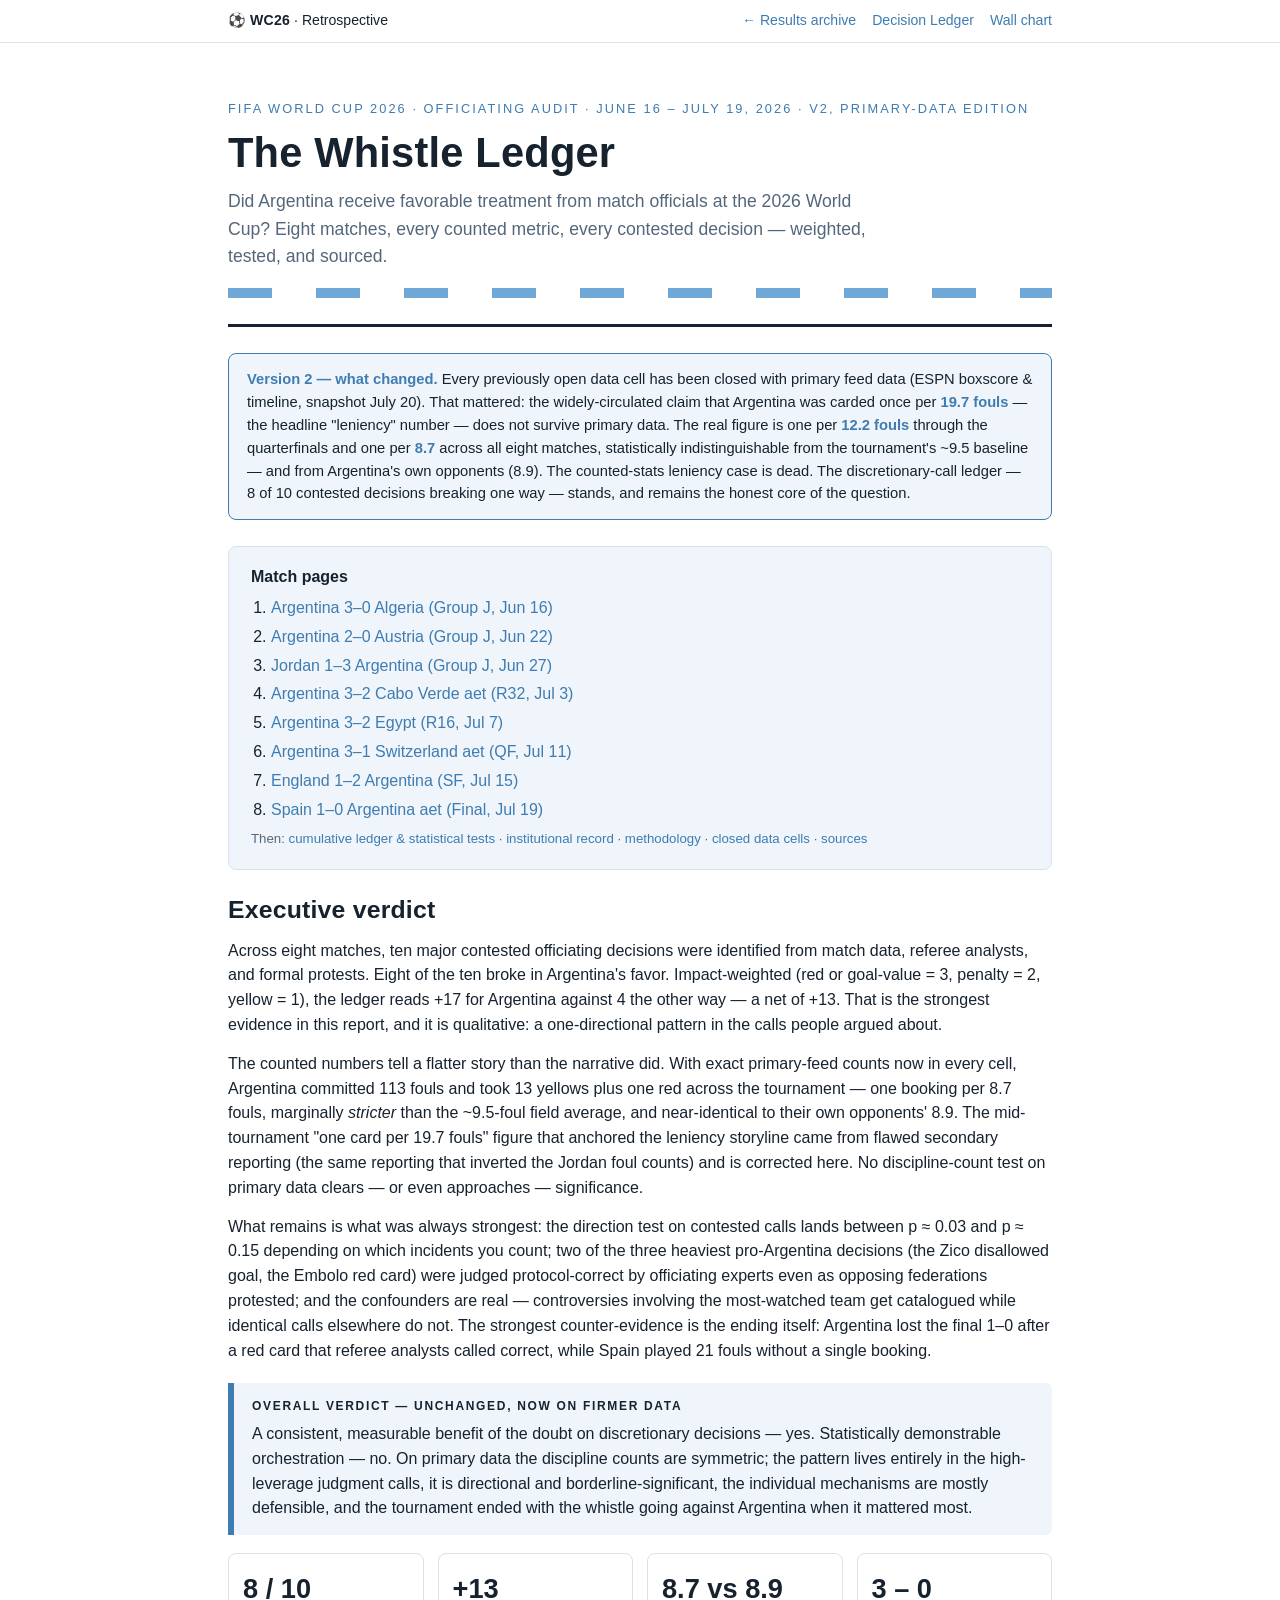
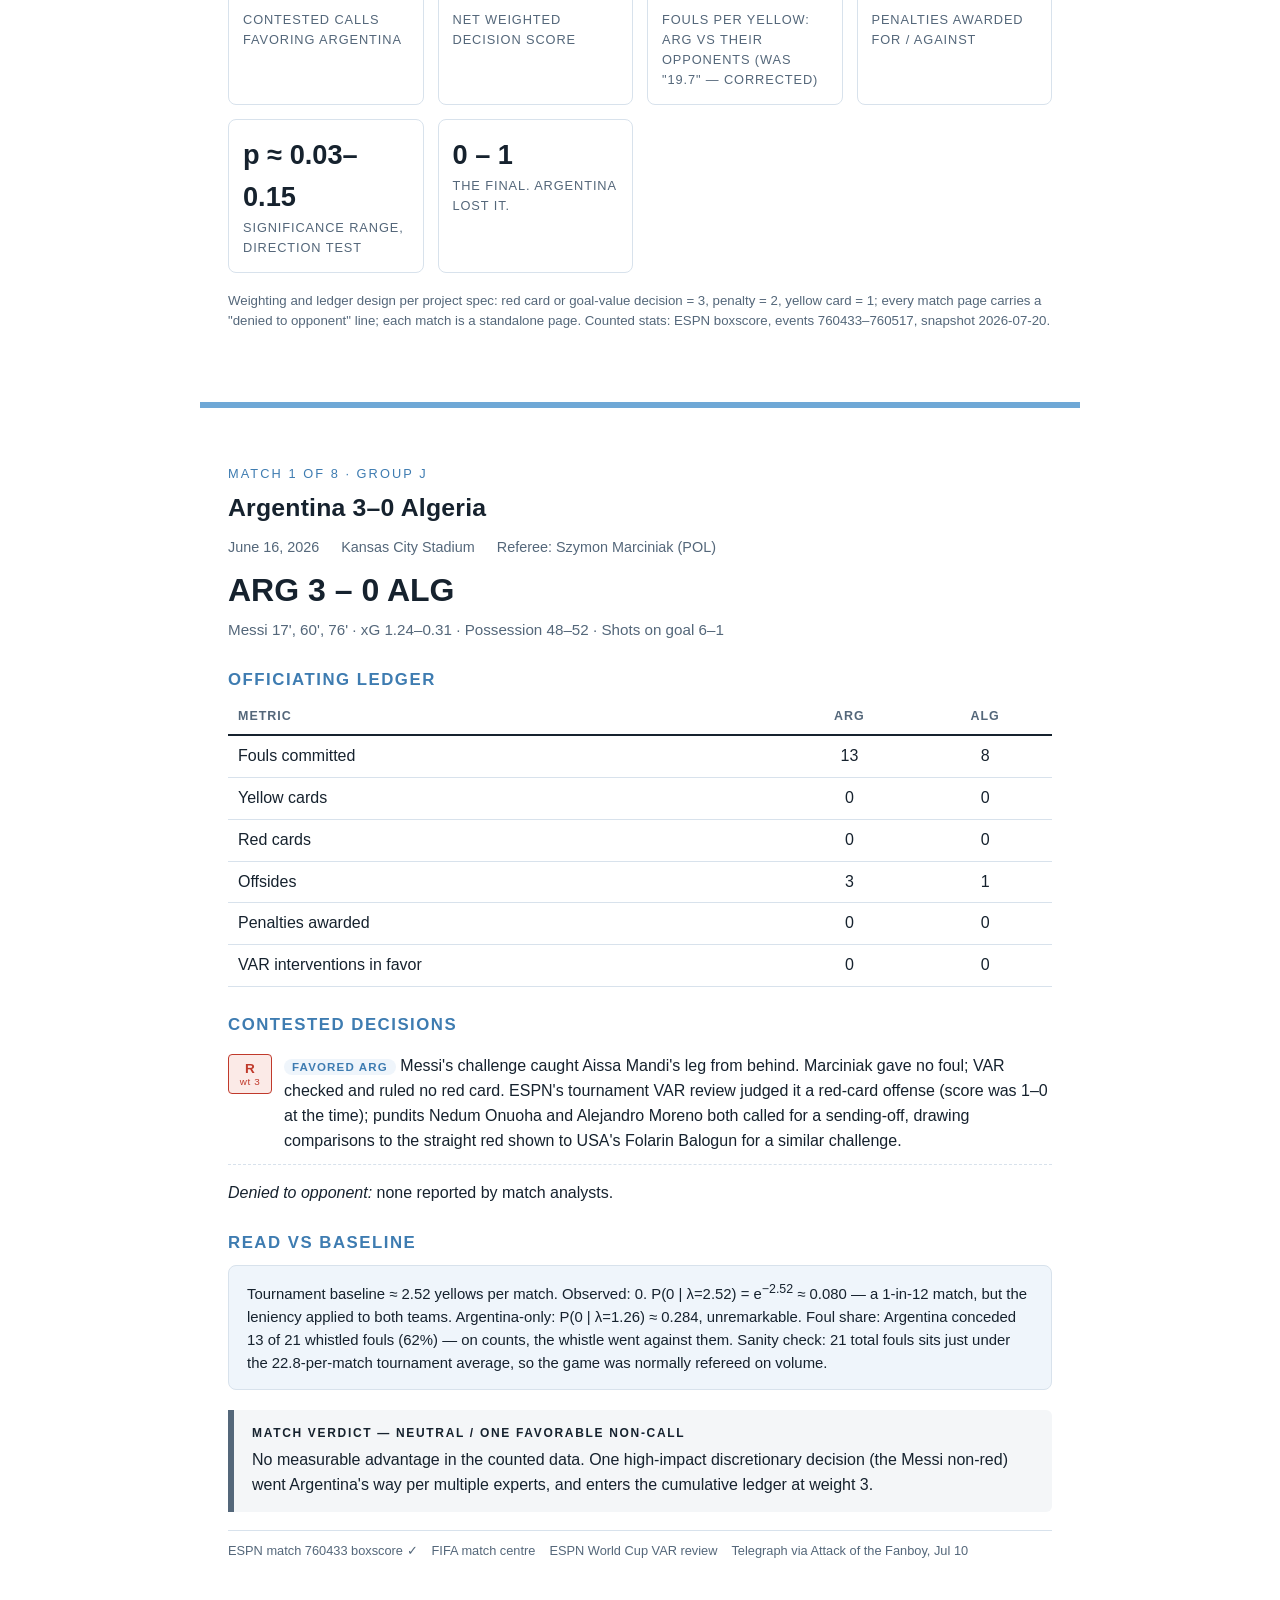
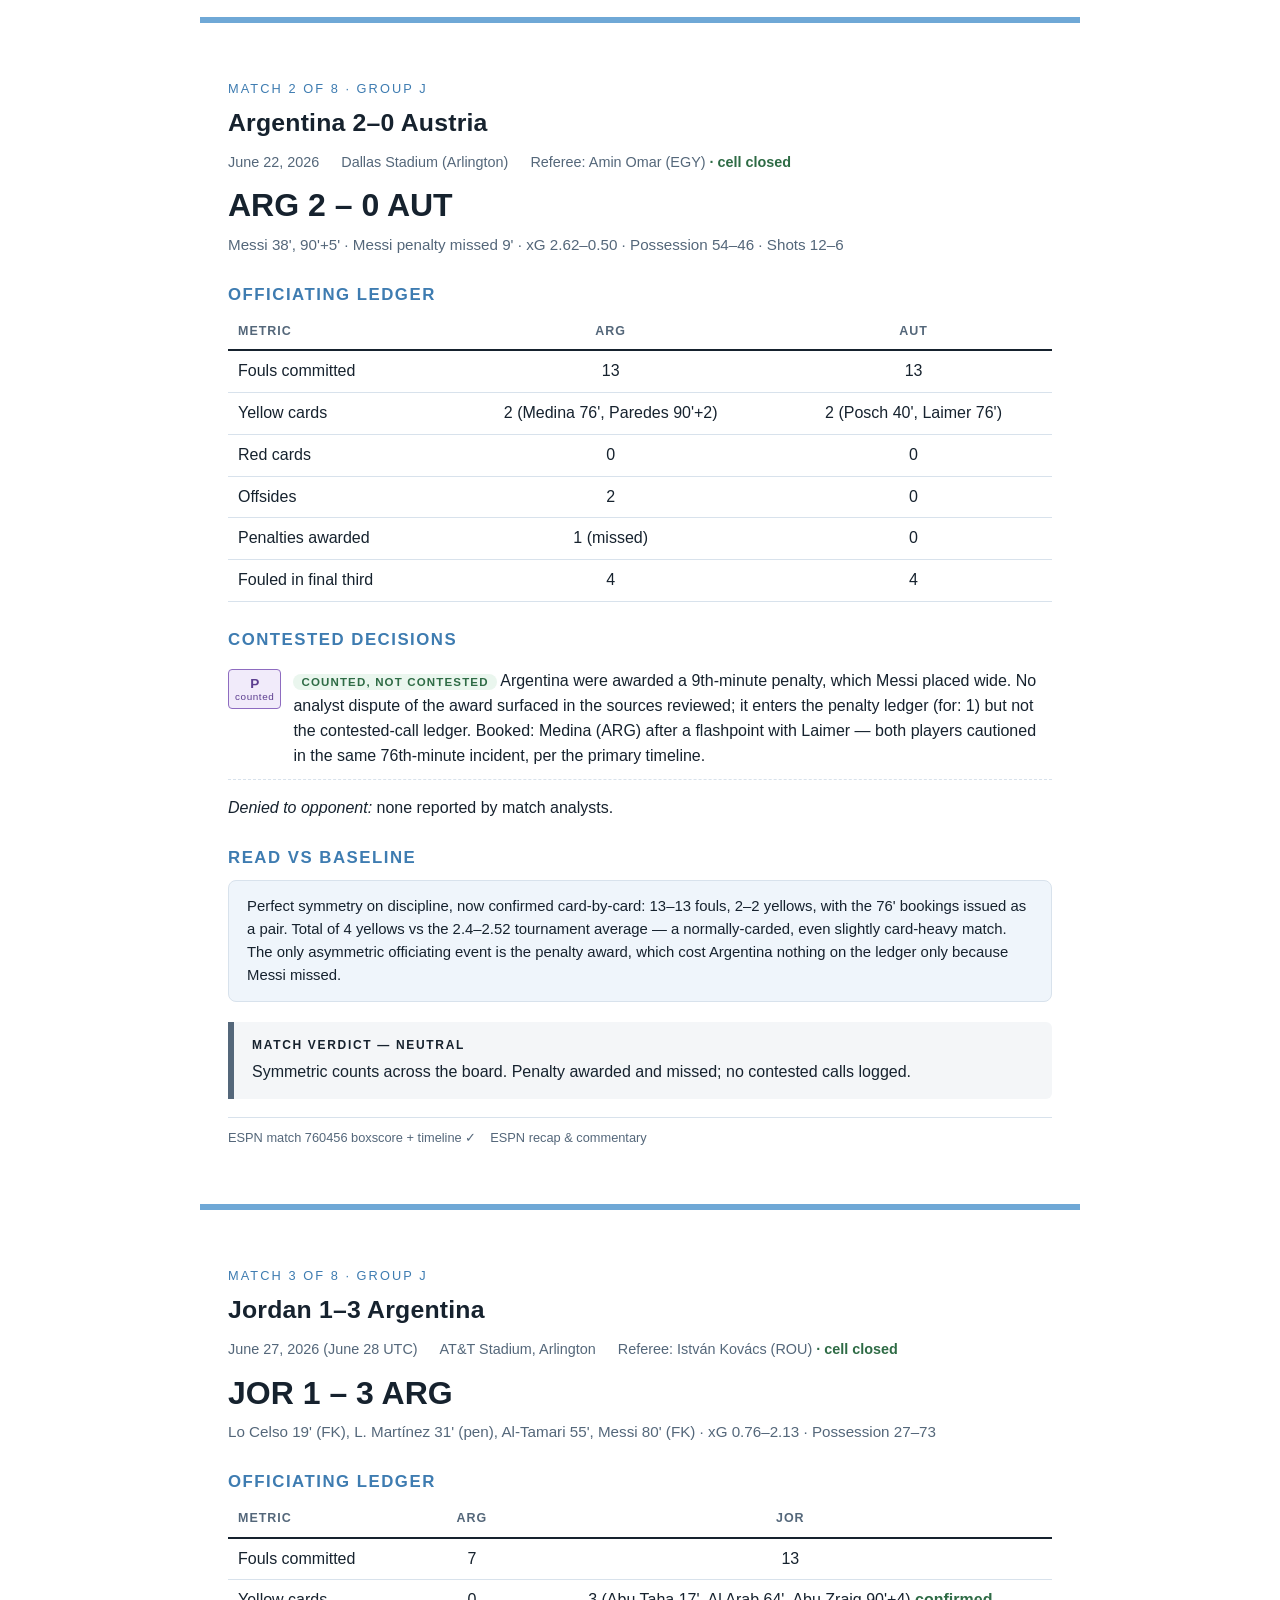
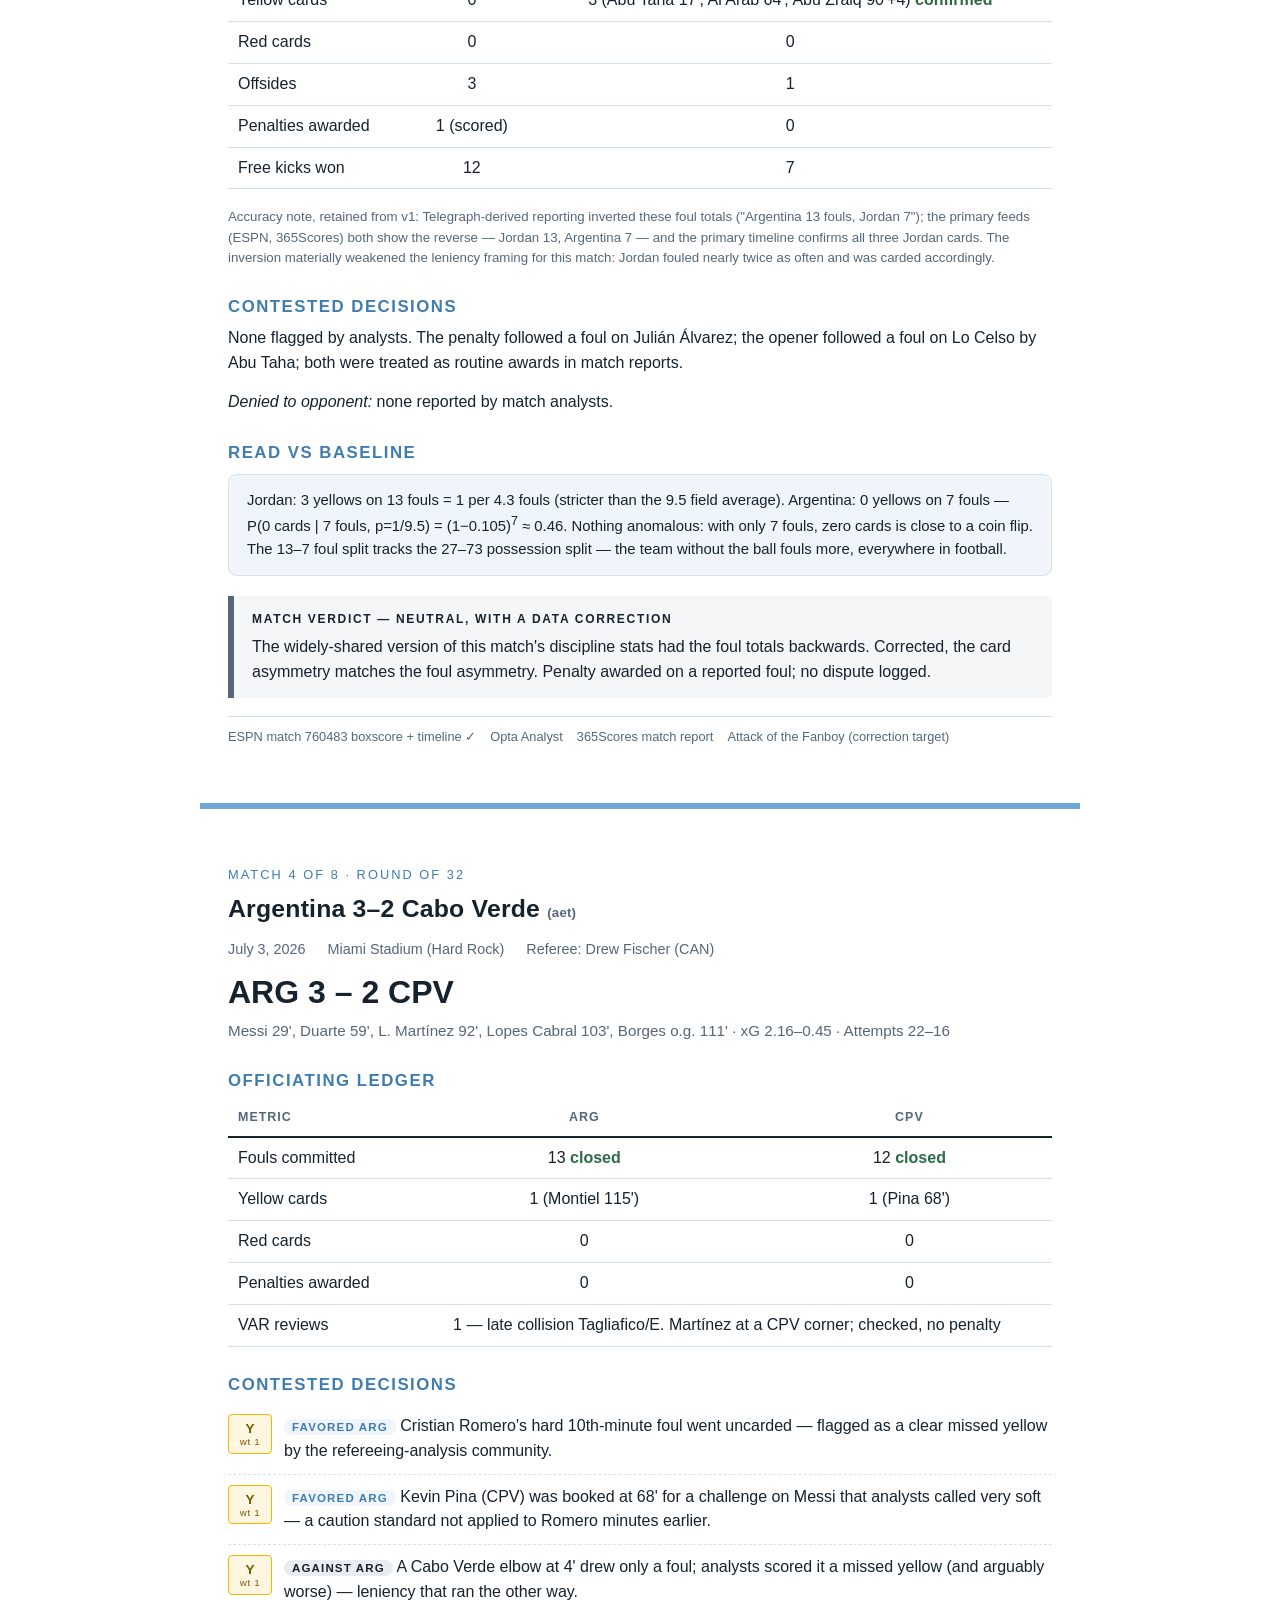
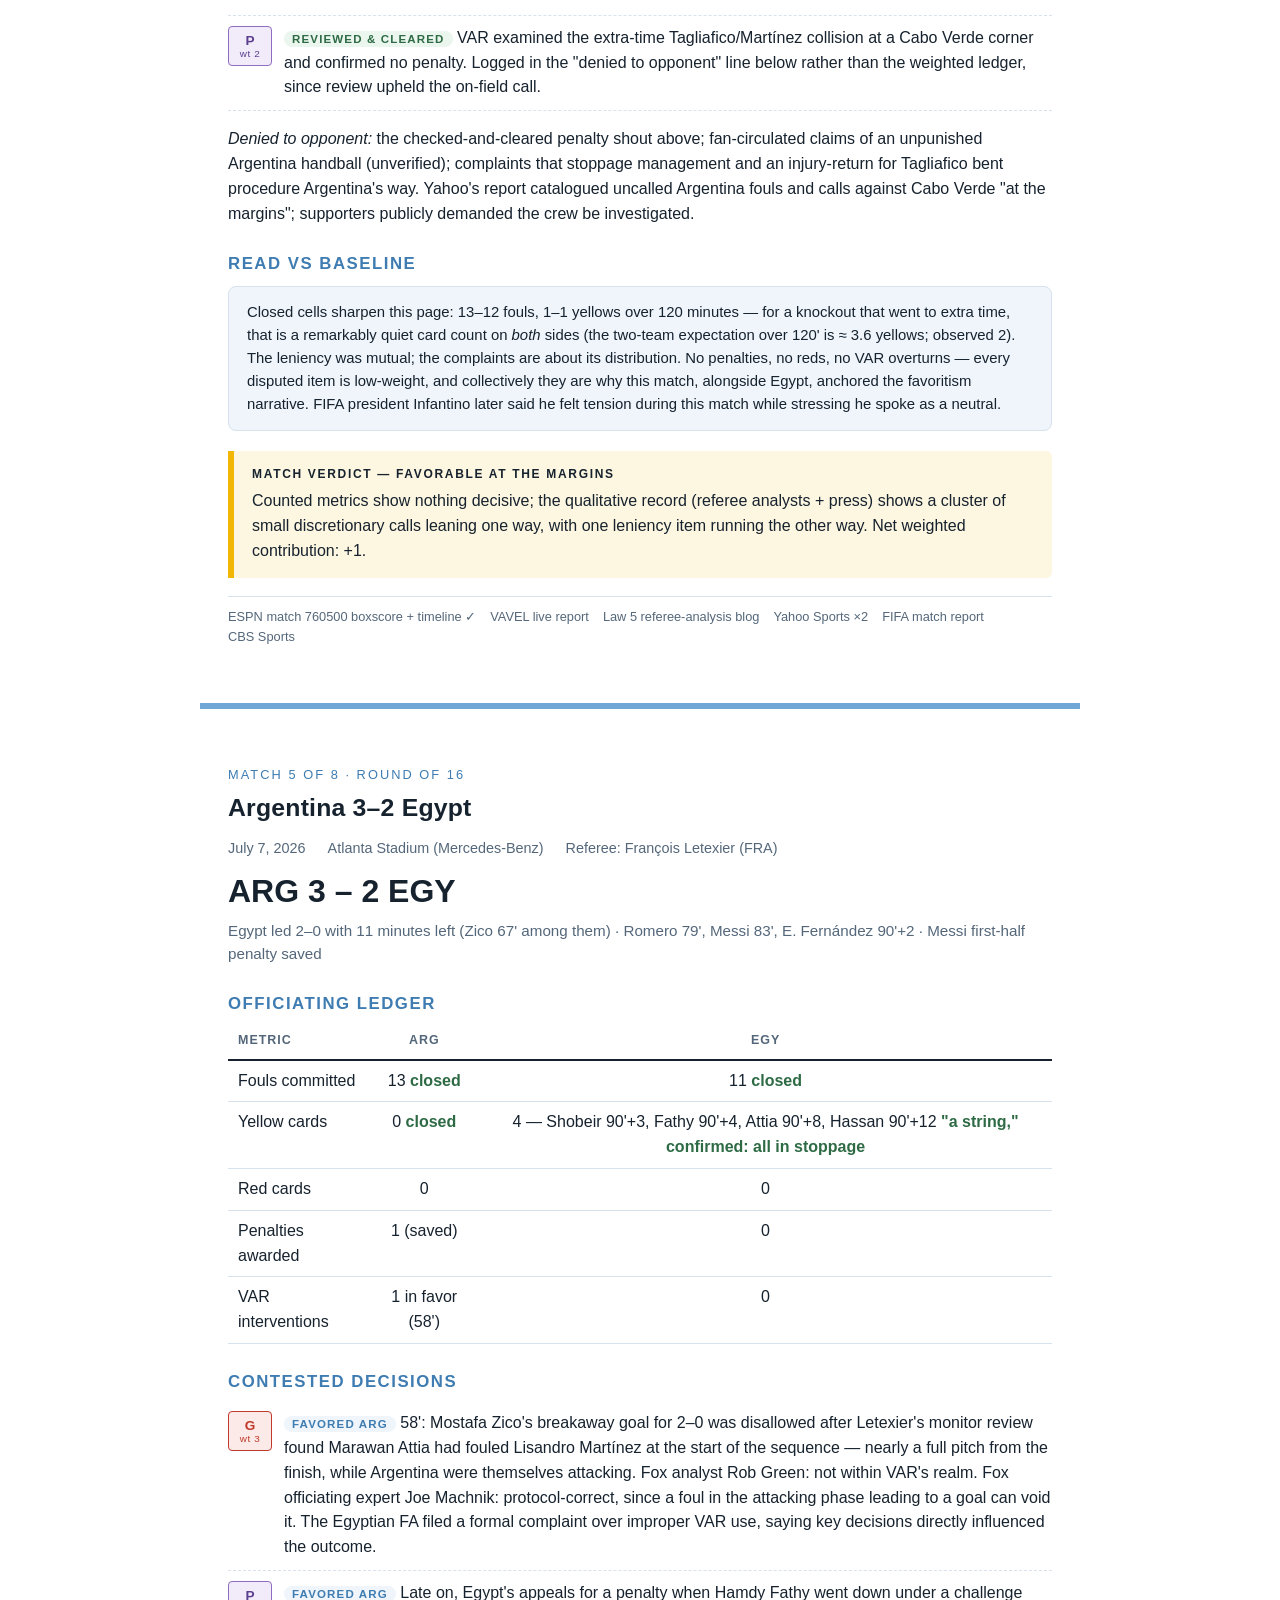
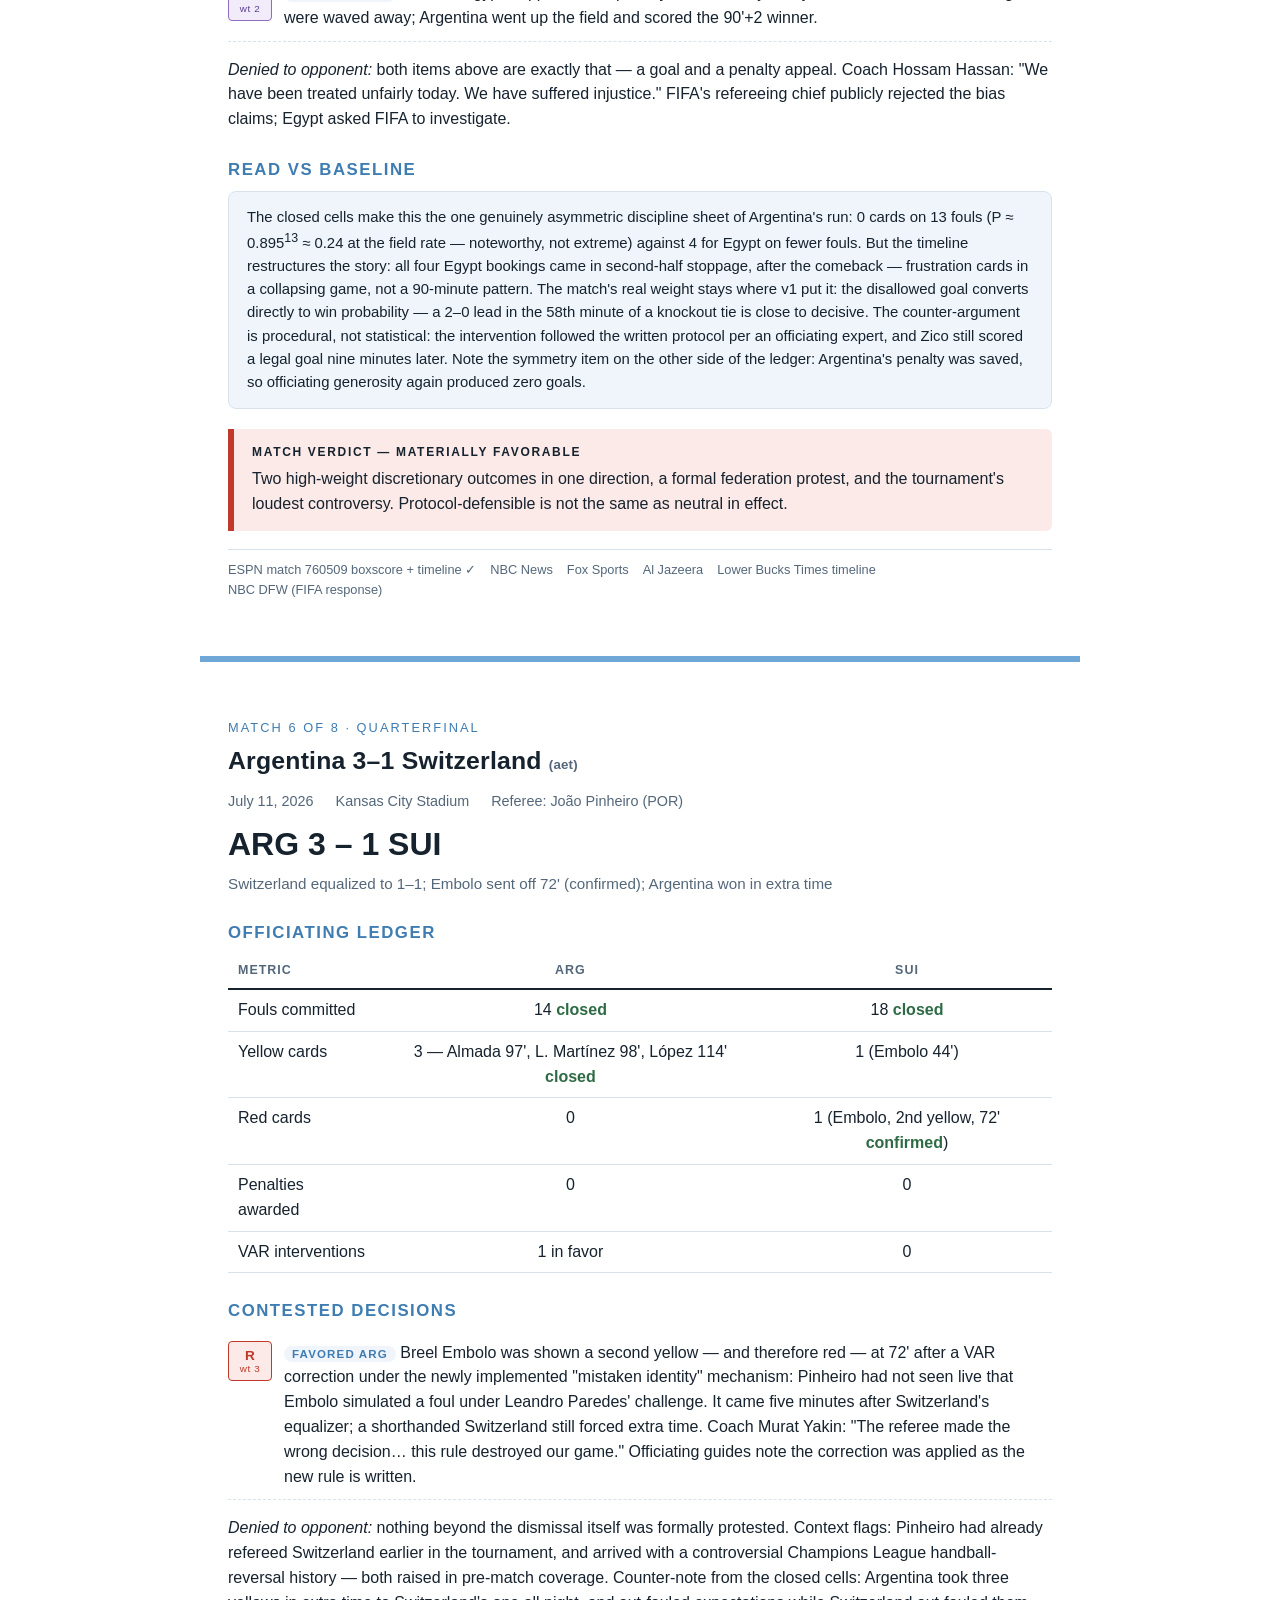
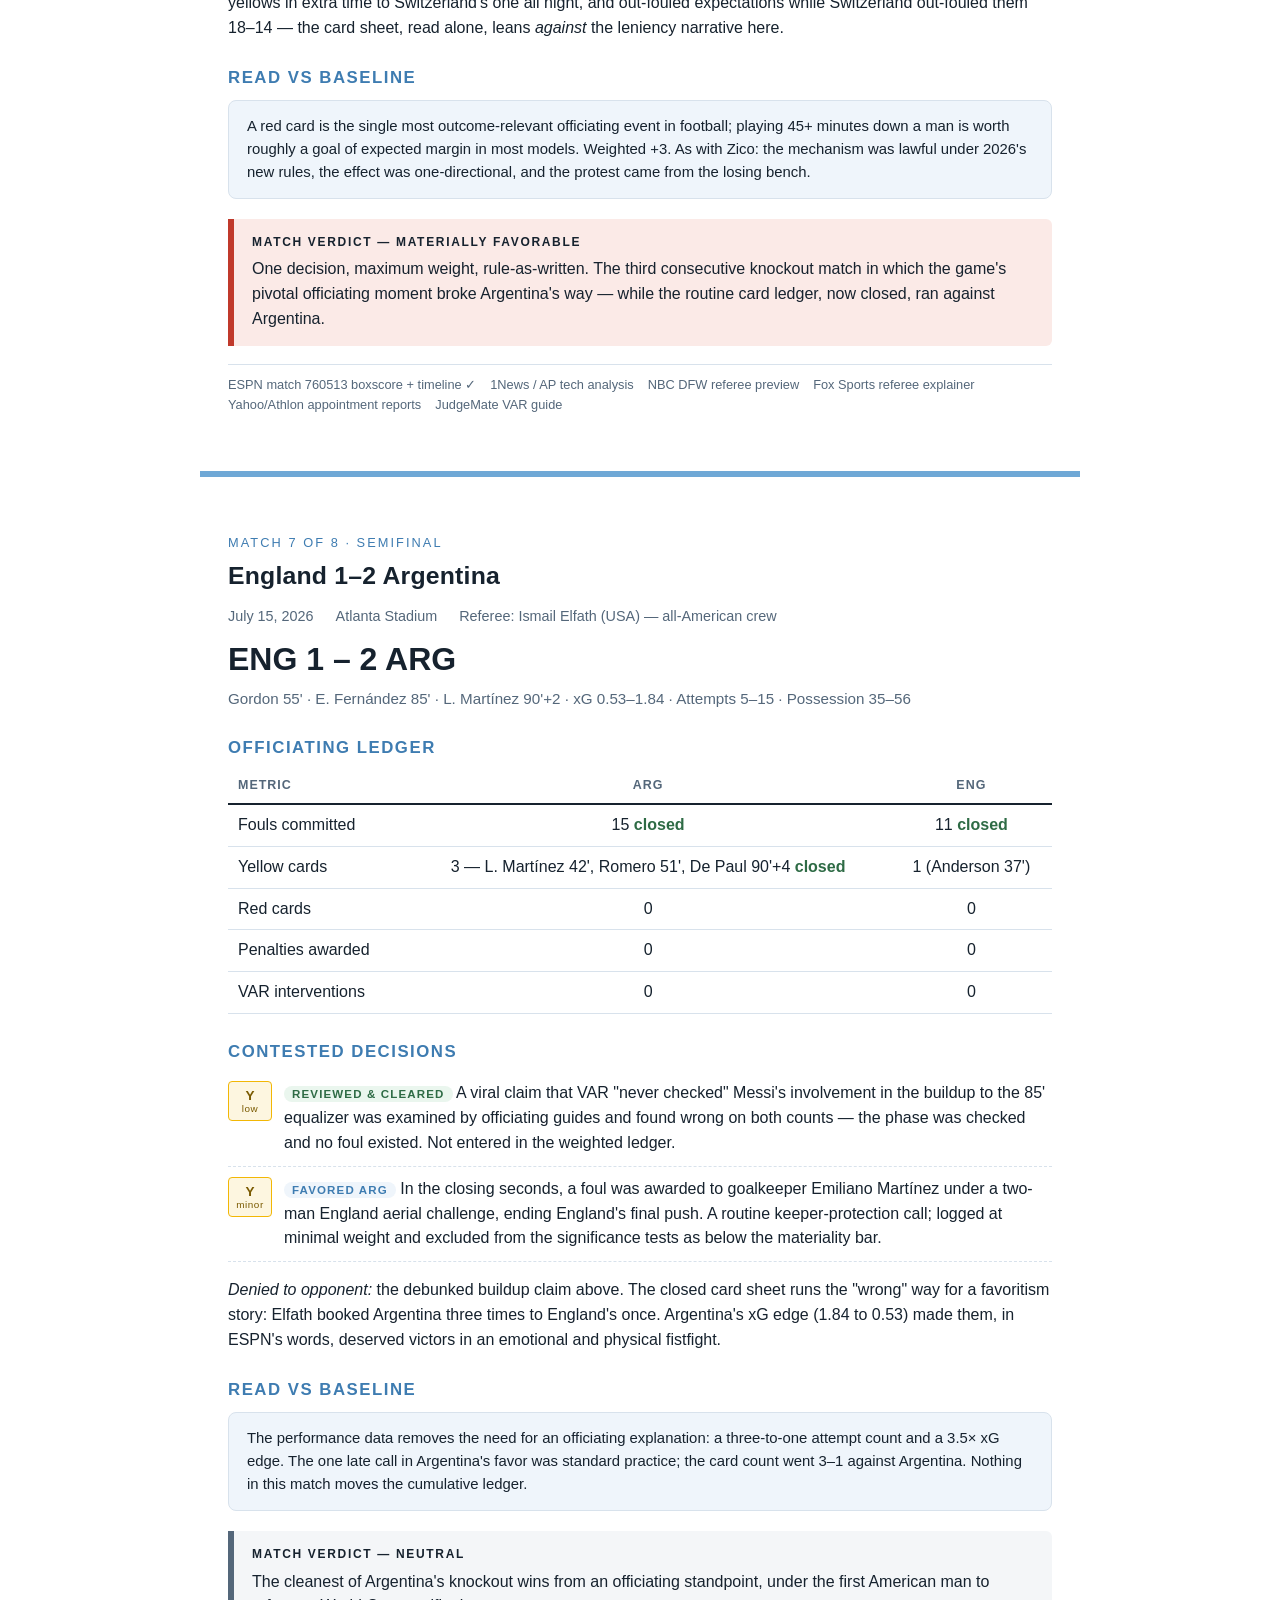
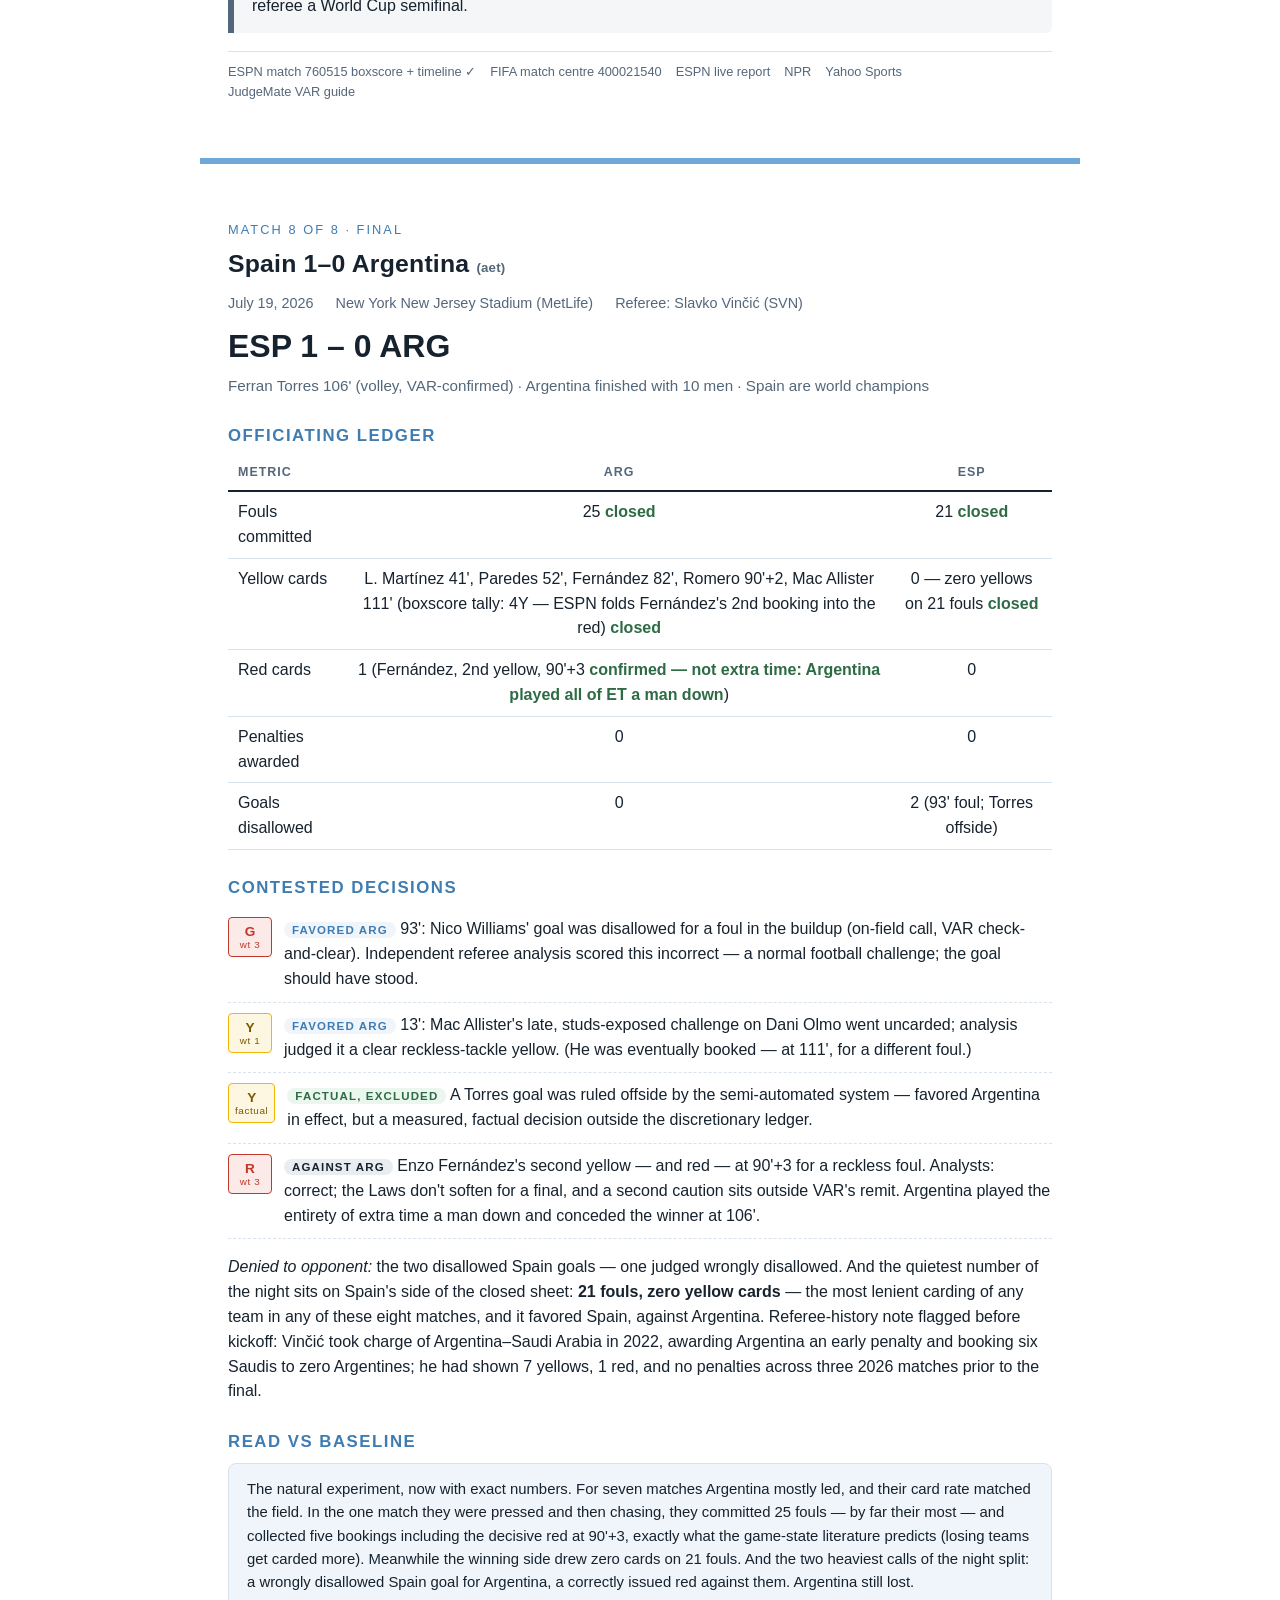
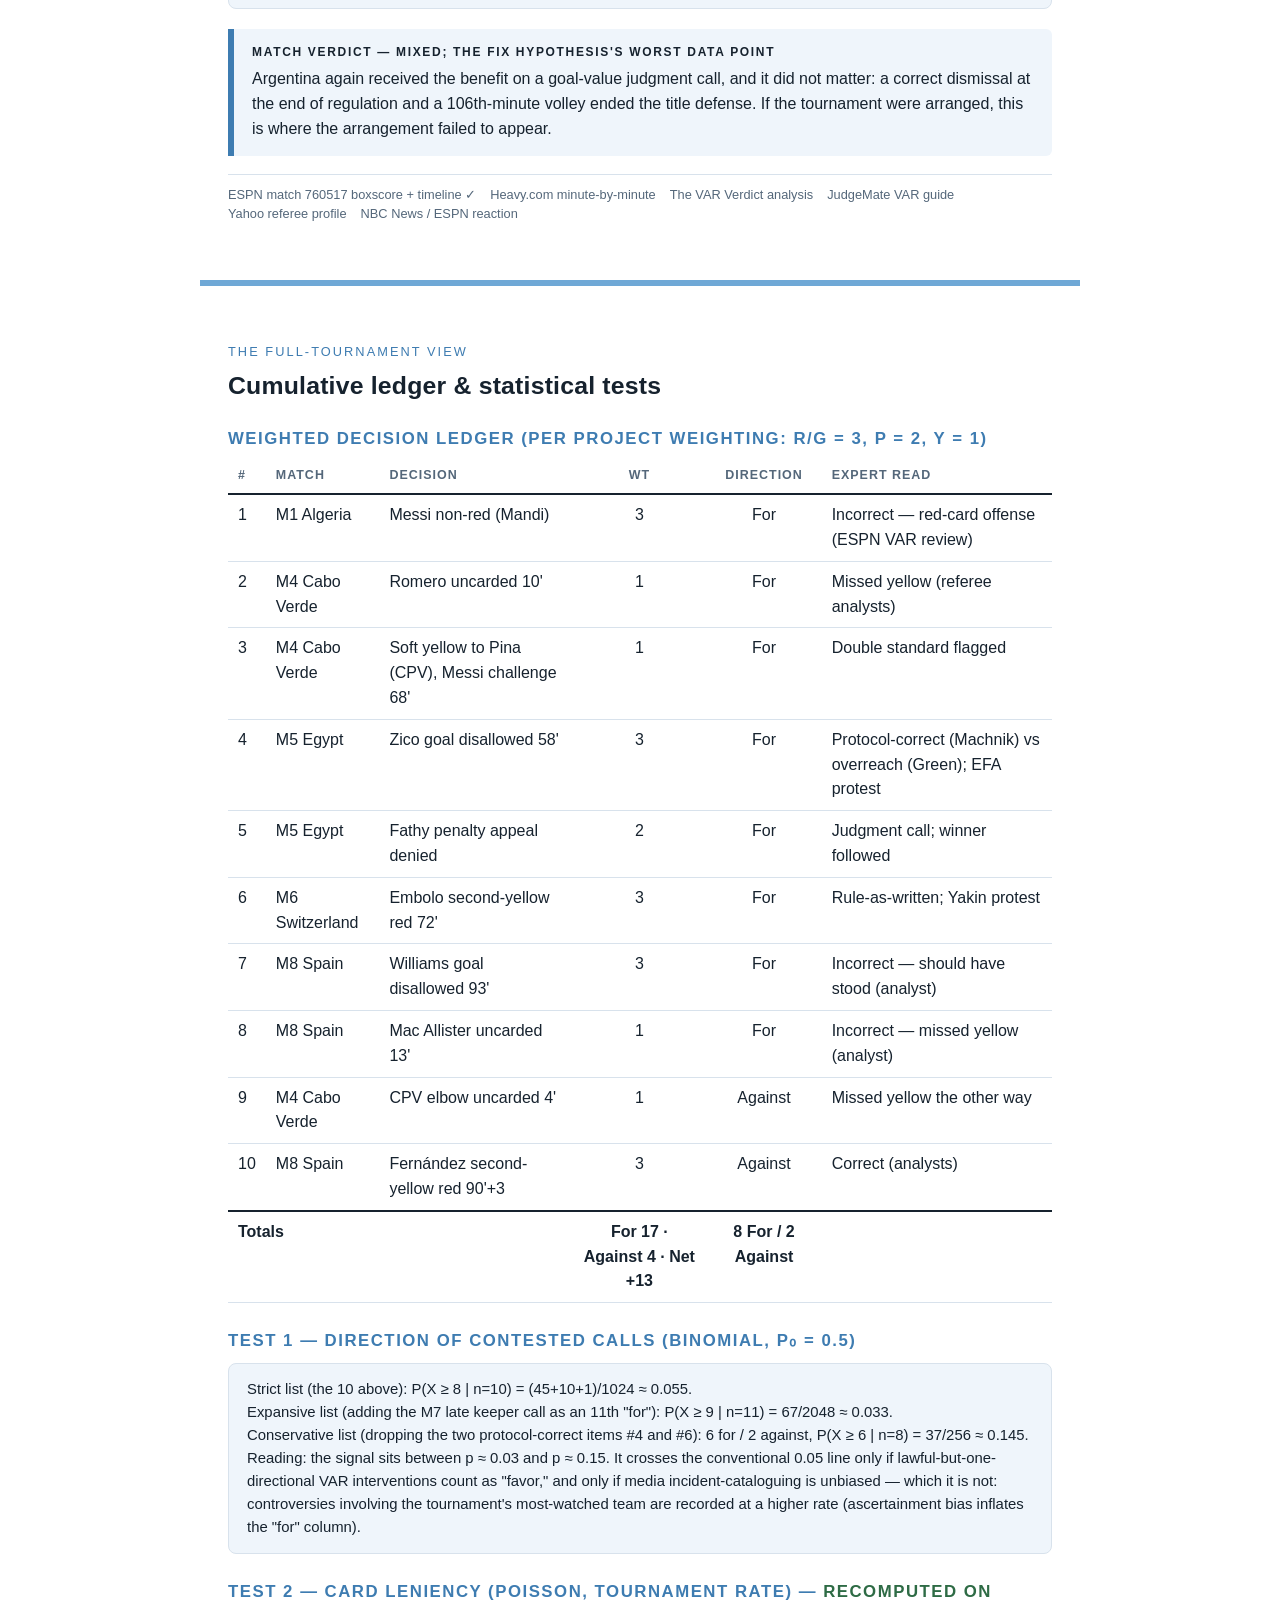
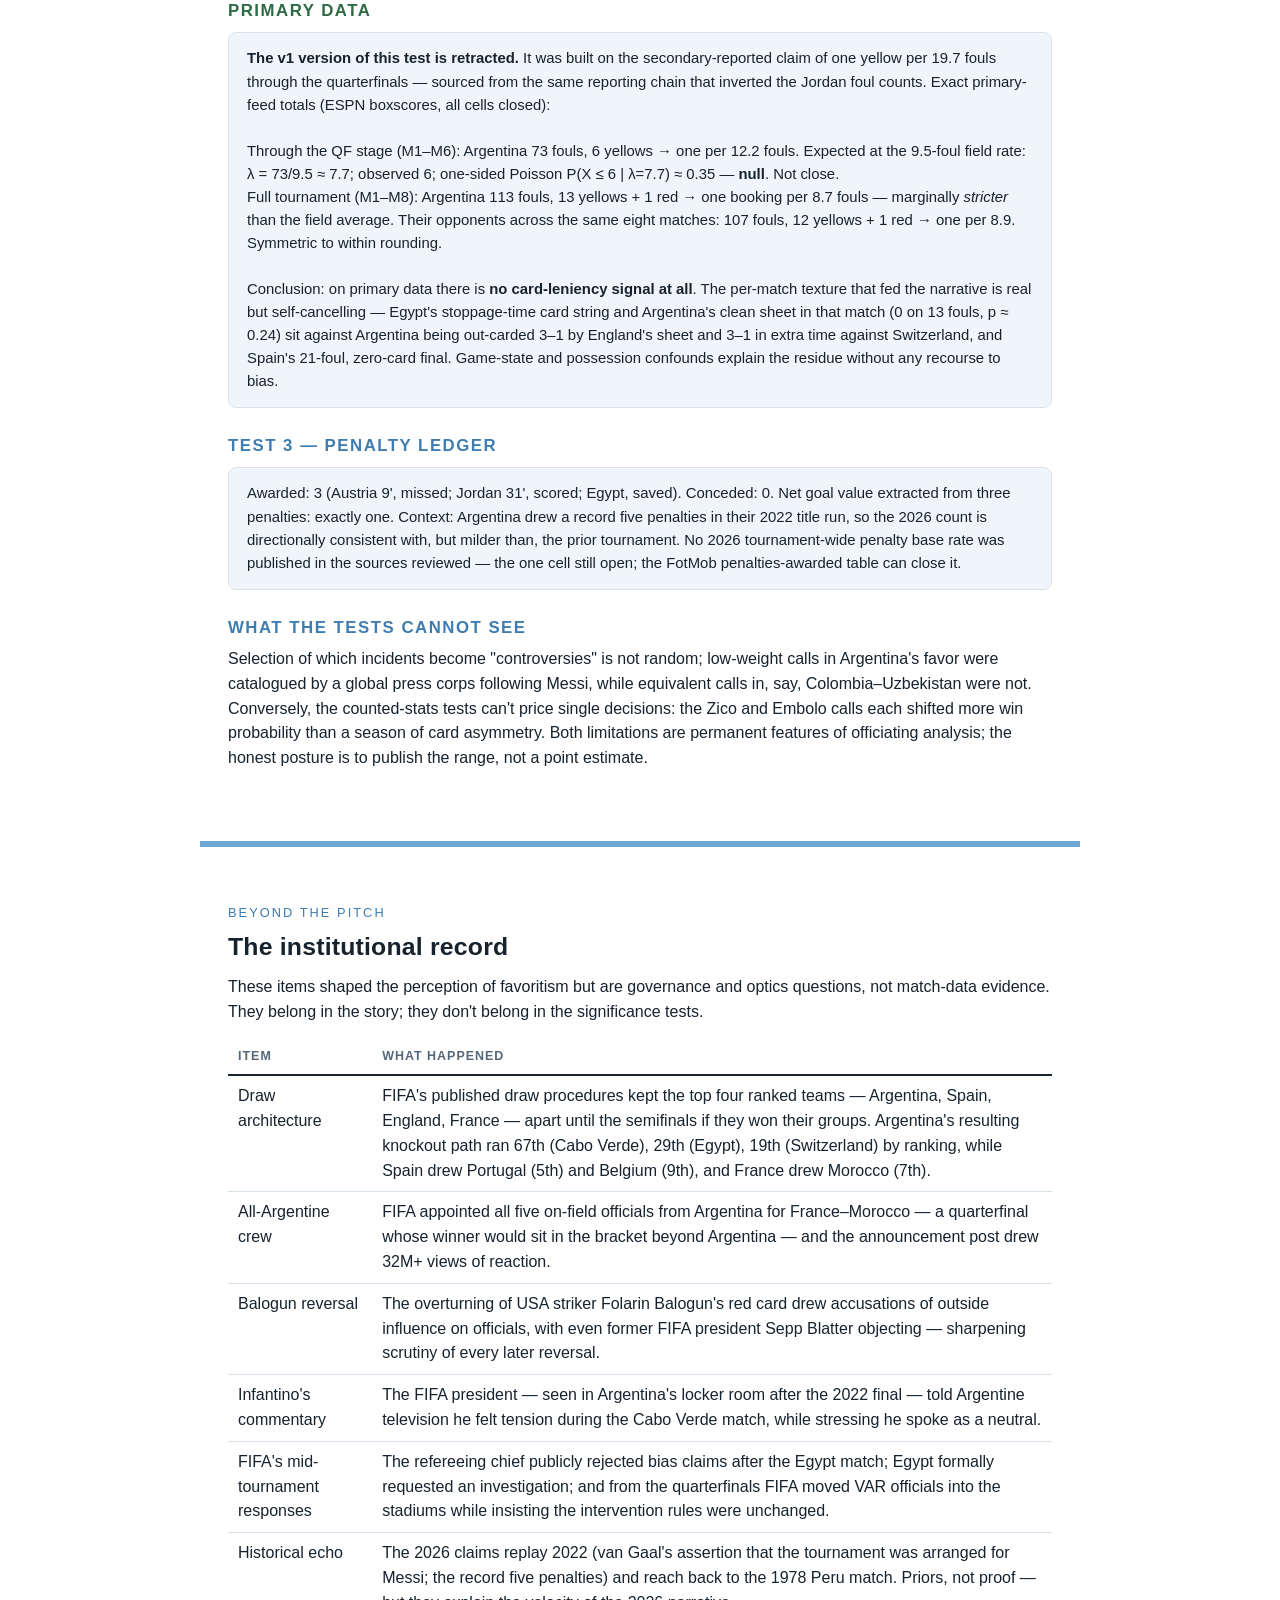
==== commit 44e94b86: "more changes" ====
--- a/argentina.html
+++ b/argentina.html
@@ -118,6 +118,7 @@
     <span>⚽ <b>WC26</b> · Retrospective</span>
     <span class="sp"></span>
     <a href="./">← Results archive</a>
+    <a href="controversies.html">Decision Ledger</a>
     <a href="chart.html">Wall chart</a>
   </div>
 </nav>
